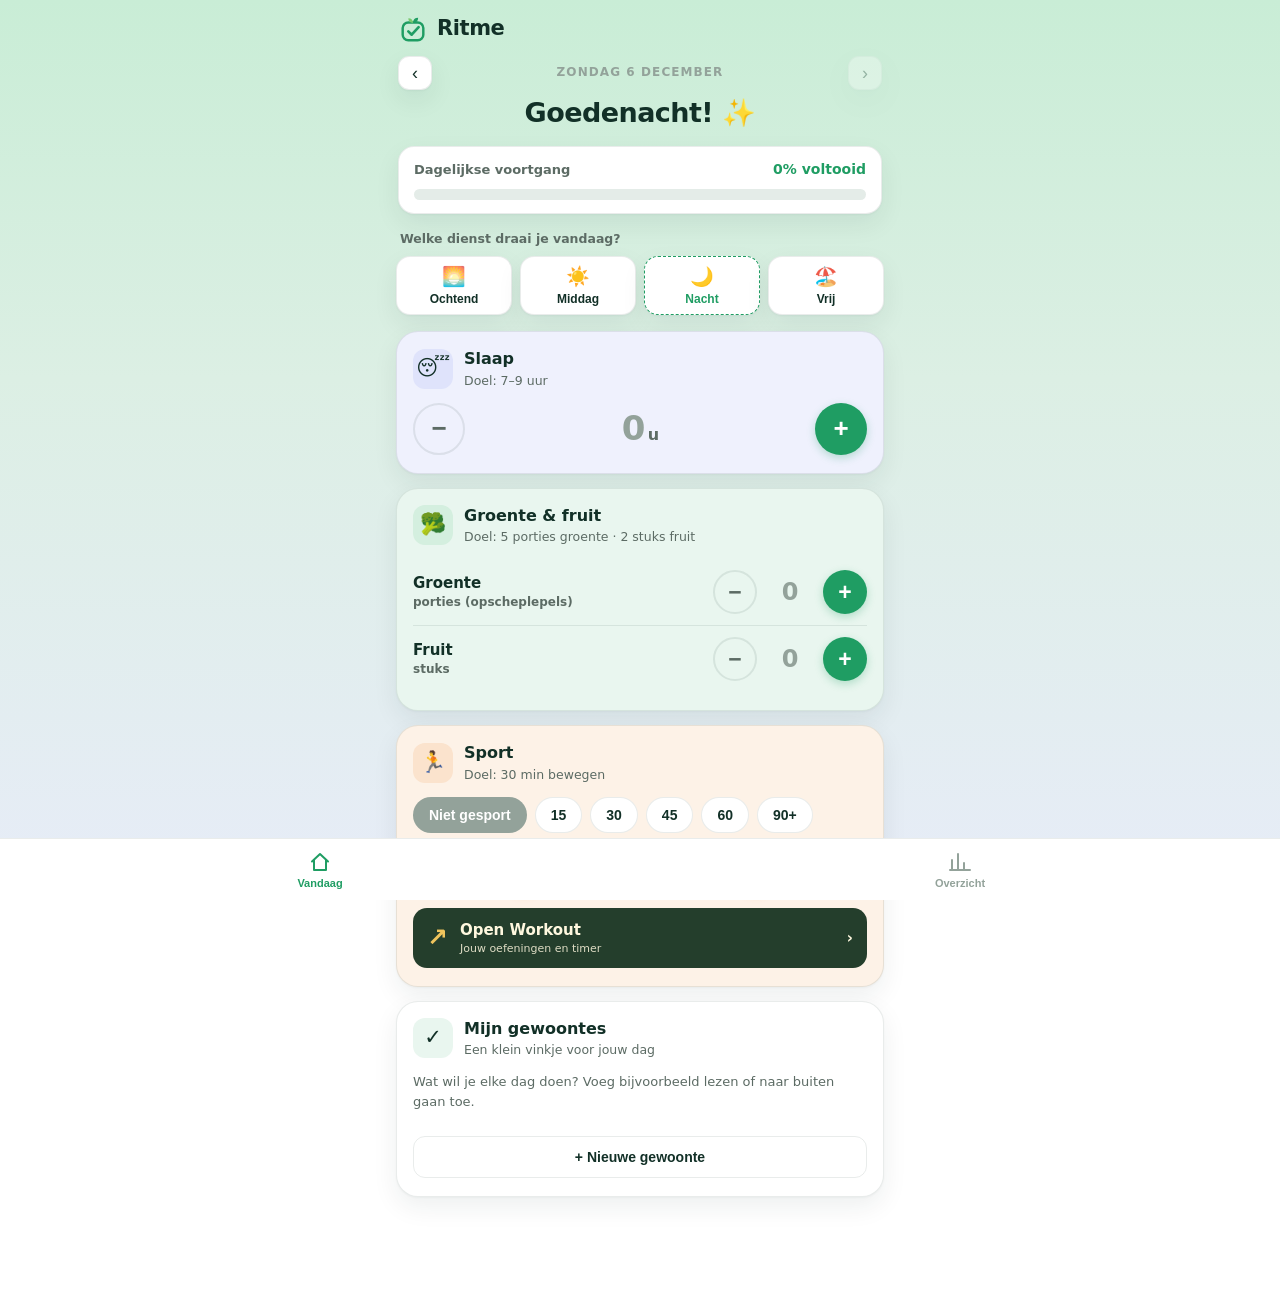
==== Ritme/index.html @ c844b6f9 "Split Ritme and Workout into Gezondheid apps with daily habits" ====
<!DOCTYPE html>
<html lang="nl">
<head>
<meta charset="UTF-8">
<meta name="viewport" content="width=device-width, initial-scale=1, viewport-fit=cover, maximum-scale=1">
<meta name="theme-color" content="#c9edd6" media="(prefers-color-scheme: light)">
<meta name="theme-color" content="#0e1a15" media="(prefers-color-scheme: dark)">
<meta name="apple-mobile-web-app-capable" content="yes">
<meta name="apple-mobile-web-app-title" content="Ritme">
<meta name="apple-mobile-web-app-status-bar-style" content="default">
<link rel="manifest" href="manifest.json">
<link rel="apple-touch-icon" href="icons/icon-192.png">
<title>Ritme</title>
<link rel="stylesheet" href="habits.css">
<style>
  :root{
    --bg:linear-gradient(180deg,#c9edd6 0%,#dcefe4 42%,#e7ecf8 100%);
    --card:#ffffff; --tile:#ffffff;
    --text-1:#123027; --text-2:#5c6b64; --muted:#93a29a;
    --green:#1f9d63; --green-deep:#178a56; --green-tint:#e9f6ef;
    --grid:#e6ede9; --baseline:#cdd8d2; --border:rgba(18,48,39,0.09);
    --track:#e4ece8;
    --c-slaap:#5b6ee1; --c-groente:#1f9d63; --c-fruit:#e86fa0; --c-sport:#ef8a3c;
    --slaap-card:#eff1fd; --slaap-chip:#dfe3fb;
    --eten-card:#e9f6ef; --eten-chip:#d4efdf;
    --sport-card:#fdf2e7; --sport-chip:#fbe3cd;
    --shadow:0 1px 2px rgba(18,48,39,.04),0 10px 26px rgba(18,48,39,.07);
    --r:22px;
  }
  @media (prefers-color-scheme: dark){
    :root{
      --bg:linear-gradient(180deg,#0e1a15 0%,#0d1712 45%,#0c1418 100%);
      --card:#16211c; --tile:#16211c;
      --text-1:#e9f1ec; --text-2:#a9b7b0; --muted:#7e8d85;
      --green:#37b277; --green-deep:#2b9e67; --green-tint:#14261c;
      --grid:#243029; --baseline:#33413a; --border:rgba(255,255,255,0.09);
      --track:#243029;
      --c-slaap:#6470d2; --c-groente:#229a62; --c-fruit:#dc6690; --c-sport:#d9722c;
      --slaap-card:#1a2233; --slaap-chip:#232c45;
      --eten-card:#14241b; --eten-chip:#1c3626;
      --sport-card:#241a12; --sport-chip:#3a2916;
      --shadow:0 1px 2px rgba(0,0,0,.3),0 10px 26px rgba(0,0,0,.45);
    }
  }
  *{box-sizing:border-box;-webkit-tap-highlight-color:transparent}
  html{min-height:100%}
  body{
    margin:0;padding:0;min-height:100vh;
    font-family:system-ui,-apple-system,"Segoe UI",sans-serif;
    background:var(--bg) fixed; color:var(--text-1);
    line-height:1.42;-webkit-text-size-adjust:100%;
    padding-bottom:calc(80px + env(safe-area-inset-bottom));
  }
  .app{max-width:520px;margin:0 auto;padding:0 16px}

  /* Header */
  header{display:flex;align-items:center;justify-content:space-between;padding:calc(14px + env(safe-area-inset-top)) 2px 6px}
  .brand{display:flex;align-items:center;gap:9px;font-weight:800;font-size:21px;letter-spacing:-.02em;color:var(--text-1)}
  .brand svg{width:30px;height:30px;display:block}
  .streak{display:flex;align-items:center;gap:5px;background:var(--card);border:1px solid var(--border);
    border-radius:999px;padding:6px 12px;font-weight:800;font-size:14px;box-shadow:var(--shadow)}
  .streak.hidden{display:none}

  /* Greeting + progress */
  .greet{margin:6px 2px 16px}
  .datebar{display:flex;align-items:center;gap:8px;margin-bottom:4px}
  .datecaps{flex:1;text-align:center;font-size:12px;font-weight:700;letter-spacing:.09em;text-transform:uppercase;color:var(--muted)}
  .arrow{width:34px;height:34px;border-radius:11px;border:1px solid var(--border);background:var(--card);color:var(--text-1);
    font-size:18px;display:flex;align-items:center;justify-content:center;cursor:pointer;flex:0 0 auto;box-shadow:var(--shadow)}
  .arrow:disabled{opacity:.3;cursor:default}
  .arrow:active:not(:disabled){transform:scale(.93)}
  .hello{font-size:27px;font-weight:800;letter-spacing:-.02em;margin:2px 2px 14px;text-align:center}
  .progress-card{background:var(--card);border:1px solid var(--border);border-radius:16px;padding:13px 15px;box-shadow:var(--shadow)}
  .progress-top{display:flex;justify-content:space-between;align-items:baseline;font-size:13px;font-weight:700;color:var(--text-2);margin-bottom:9px}
  .progress-top b{color:var(--green);font-size:14px}
  .track{height:11px;background:var(--track);border-radius:999px;overflow:hidden}
  .fill{height:100%;border-radius:999px;background:linear-gradient(90deg,#38c07d,var(--green));transition:width .4s cubic-bezier(.4,0,.2,1);min-width:0}

  /* Cards */
  .card{border:1px solid var(--border);border-radius:var(--r);padding:16px 16px 18px;margin-bottom:14px;box-shadow:var(--shadow);position:relative}
  .card.slaap{background:var(--slaap-card)} .card.eten{background:var(--eten-card)} .card.sport{background:var(--sport-card)}
  .card-head{display:flex;align-items:center;gap:11px;margin-bottom:13px}
  .emoji{width:40px;height:40px;border-radius:12px;display:flex;align-items:center;justify-content:center;font-size:21px;flex:0 0 auto}
  .card.slaap .emoji{background:var(--slaap-chip)} .card.eten .emoji{background:var(--eten-chip)} .card.sport .emoji{background:var(--sport-chip)}
  .titles{flex:1;min-width:0}
  .card-title{font-weight:800;font-size:16px}
  .card-hint{font-size:12.5px;color:var(--text-2);margin-top:1px}
  .check{width:26px;height:26px;border-radius:50%;background:var(--green);color:#fff;display:none;align-items:center;justify-content:center;
    font-size:15px;font-weight:800;flex:0 0 auto;box-shadow:0 2px 6px rgba(31,157,99,.4)}
  .card.done .check{display:flex}

  .stepper{display:flex;align-items:center;justify-content:space-between;gap:12px}
  .bigval{font-size:34px;font-weight:800;letter-spacing:-.02em;text-align:center;flex:1;font-variant-numeric:tabular-nums}
  .bigval .u{font-size:16px;font-weight:700;color:var(--text-2);margin-left:3px}
  .bigval.zero{color:var(--muted)}
  .round{width:52px;height:52px;border-radius:50%;border:none;font-size:26px;font-weight:600;display:flex;align-items:center;justify-content:center;
    cursor:pointer;color:#fff;flex:0 0 auto;transition:transform .05s;background:var(--green);box-shadow:0 3px 8px rgba(31,157,99,.28)}
  .round:active{transform:scale(.9)}
  .round.minus{background:transparent;color:var(--text-2);border:2px solid var(--border);box-shadow:none}
  .round.sm{width:44px;height:44px;font-size:23px}

  .subrow{display:flex;align-items:center;gap:11px;padding:11px 0}
  .subrow+.subrow{border-top:1px solid var(--border)}
  .subrow .name{flex:1;font-weight:700;font-size:15px;min-width:0}
  .subrow .name small{display:block;font-weight:600;font-size:12px;color:var(--text-2)}
  .subval{min-width:44px;text-align:center;font-size:24px;font-weight:800;font-variant-numeric:tabular-nums}
  .subval.zero{color:var(--muted)}

  .chips{display:flex;flex-wrap:wrap;gap:8px;margin-top:2px}
  .chip{padding:9px 15px;border-radius:999px;border:1.5px solid var(--border);background:var(--card);color:var(--text-1);
    font-size:14px;font-weight:700;cursor:pointer;transition:transform .05s}
  .chip:active{transform:scale(.95)}
  .chip.on{border-color:transparent;color:#fff;background:var(--c-sport)}
  .chip.on.zerochip{background:var(--muted)}
  .fine{display:flex;align-items:center;justify-content:center;gap:16px;margin-top:15px}
  .fine .subval{min-width:110px;font-size:22px}
  .card.sport .round{background:var(--c-sport);box-shadow:0 3px 8px rgba(239,138,60,.3)}
  .card.sport .round.minus{background:transparent;color:var(--text-2)}

  /* Overzicht */
  h2.sec{font-size:12px;font-weight:800;letter-spacing:.07em;text-transform:uppercase;color:var(--muted);margin:20px 6px 10px;display:flex;align-items:center;gap:7px}
  .range{display:flex;gap:6px;background:var(--card);border:1px solid var(--border);border-radius:13px;padding:4px;margin:2px 0 0;box-shadow:var(--shadow)}
  .range button{flex:1;border:none;background:transparent;color:var(--text-2);font-weight:700;font-size:14px;padding:9px;border-radius:9px;cursor:pointer}
  .range button.on{background:var(--green);color:#fff}

  .tiles{display:grid;grid-template-columns:1fr 1fr;gap:12px;margin:14px 0}
  .tile{background:var(--tile);border:1px solid var(--border);border-radius:16px;padding:14px;box-shadow:var(--shadow)}
  .tile .k{font-size:12px;color:var(--text-2);font-weight:700;display:flex;align-items:center;gap:6px}
  .tile .k i{width:9px;height:9px;border-radius:50%;display:inline-block}
  .tile .v{font-size:26px;font-weight:800;margin-top:6px;letter-spacing:-.02em}
  .tile .v small{font-size:14px;font-weight:700;color:var(--text-2)}

  .chart-card{background:var(--card);border:1px solid var(--border);border-radius:var(--r);padding:14px 12px 8px;margin-bottom:14px;box-shadow:var(--shadow);position:relative}
  .chart-head{display:flex;align-items:baseline;justify-content:space-between;padding:0 4px;margin-bottom:6px}
  .chart-title{font-weight:800;font-size:15px}
  .chart-legend{display:flex;gap:12px;font-size:12px;color:var(--text-2);font-weight:700}
  .chart-legend span{display:flex;align-items:center;gap:5px}
  .chart-legend i{width:10px;height:10px;border-radius:3px;display:inline-block}
  svg.chart{width:100%;height:auto;display:block;touch-action:pan-y}
  .empty{color:var(--muted);font-size:14px;text-align:center;padding:30px 10px}
  .tooltip{position:absolute;pointer-events:none;background:var(--text-1);color:var(--card);font-size:12px;font-weight:700;
    padding:7px 10px;border-radius:10px;white-space:nowrap;opacity:0;transition:opacity .1s;z-index:20;transform:translate(-50%,-115%);box-shadow:var(--shadow)}
  .tooltip .tt-d{opacity:.7;font-weight:700;margin-bottom:3px;font-size:11px}
  .tooltip .tt-r{display:flex;align-items:center;gap:6px}
  .tooltip .tt-r i{width:8px;height:8px;border-radius:2px;display:inline-block}

  nav.tabbar{position:fixed;left:0;right:0;bottom:0;background:var(--card);border-top:1px solid var(--border);
    display:flex;padding:9px 0 calc(9px + env(safe-area-inset-bottom));z-index:40}
  nav.tabbar button{flex:1;background:none;border:none;color:var(--muted);font-size:11px;font-weight:700;
    display:flex;flex-direction:column;align-items:center;gap:3px;cursor:pointer;padding:2px}
  nav.tabbar button svg{width:24px;height:24px;stroke:currentColor;fill:none;stroke-width:2;stroke-linecap:round;stroke-linejoin:round}
  nav.tabbar button.on{color:var(--green)}

  .hidden{display:none!important}
  .foot{text-align:center;color:var(--muted);font-size:11px;padding:6px 8px 4px;line-height:1.5}
  .backup-card{background:var(--card);border:1px solid var(--border);border-radius:16px;padding:15px;box-shadow:var(--shadow)}
  .backup-txt{font-size:13px;color:var(--text-2);margin:0 0 13px;line-height:1.5}
  .backup-btns{display:flex;gap:10px}
  .btn{flex:1;border-radius:12px;padding:12px 10px;font-size:14px;font-weight:700;cursor:pointer;border:1.5px solid transparent;transition:transform .05s}
  .btn:active{transform:scale(.97)}
  .btn.primary{background:var(--green);color:#fff;box-shadow:0 3px 8px rgba(31,157,99,.28)}
  .btn.ghost{background:transparent;color:var(--text-1);border-color:var(--border)}

  /* dienst-kiezer */
  .dienst-strip{margin:0 0 16px}
  .dienst-label{font-size:12.5px;font-weight:700;color:var(--text-2);margin:0 4px 8px}
  .dienst-chips{display:grid;grid-template-columns:repeat(4,1fr);gap:8px}
  .dchip{background:var(--card);border:1.5px solid var(--border);border-radius:14px;padding:9px 3px 8px;text-align:center;
    font-weight:700;font-size:12px;color:var(--text-1);cursor:pointer;box-shadow:var(--shadow);transition:transform .05s;line-height:1.2}
  .dchip:active{transform:scale(.95)}
  .dchip .e{font-size:19px;display:block;margin-bottom:3px}
  .dchip.on{background:var(--green);color:#fff;border-color:transparent}
  .dchip.suggest{border-style:dashed;border-color:var(--green);color:var(--green)}

  /* per dienst */
  .shift-card{background:var(--card);border:1px solid var(--border);border-radius:16px;padding:4px 14px 12px;box-shadow:var(--shadow)}
  .shift-row{display:grid;grid-template-columns:1.7fr .77fr .77fr .77fr;align-items:center;gap:6px;padding:9px 0;font-size:14px;font-weight:800;font-variant-numeric:tabular-nums}
  .shift-row+.shift-row{border-top:1px solid var(--border)}
  .shift-row span:not(.s-name){text-align:right}
  .shift-row.head{font-size:11px;color:var(--muted);font-weight:700;padding:9px 0 3px}
  .s-name{display:flex;align-items:center;gap:6px;font-weight:800;font-size:14px}
  .s-name i{width:8px;height:8px;border-radius:50%;flex:0 0 auto}
  .s-name small{color:var(--muted);font-weight:600;font-size:11px;margin-left:1px}
  .shift-insight{margin-top:10px;padding:11px 13px;background:var(--green-tint);border-radius:12px;font-size:13px;font-weight:600;line-height:1.45;color:var(--text-1)}
  .shift-empty{padding:16px 6px;color:var(--muted);font-size:13.5px;line-height:1.55;text-align:center}
  .toast{position:fixed;left:50%;bottom:calc(92px + env(safe-area-inset-bottom));transform:translateX(-50%) translateY(8px);
    background:var(--green);color:#fff;font-size:13px;font-weight:700;padding:9px 17px;border-radius:999px;
    opacity:0;pointer-events:none;transition:opacity .2s,transform .2s;z-index:50;box-shadow:0 6px 18px rgba(31,157,99,.4)}
  .toast.show{opacity:1;transform:translateX(-50%) translateY(0)}
</style>
</head>
<body>
<div class="app">
  <header>
    <div class="brand">
      <svg viewBox="0 0 32 32" fill="none" aria-hidden="true">
        <rect x="5" y="9" width="22" height="19" rx="6" stroke="var(--green)" stroke-width="2.6"/>
        <path d="M11 18.5l3.6 3.6L22 14" stroke="var(--green)" stroke-width="2.8" stroke-linecap="round" stroke-linejoin="round"/>
        <path d="M16 9.5C16 6 18 4 21.5 4 21.5 7.5 19.5 9.5 16 9.5Z" fill="var(--green)"/>
        <path d="M16 9.5C16 6.4 14.2 4.6 11 4.6 11 7.7 12.8 9.5 16 9.5Z" fill="#7bc96f"/>
      </svg>
      Ritme
    </div>
    <div class="streak hidden" id="streak">🔥 <span id="streakN">0</span></div>
  </header>

  <!-- ===== VANDAAG ===== -->
  <section id="view-vandaag">
    <div class="greet">
      <div class="datebar">
        <button class="arrow" id="prevDay" aria-label="Vorige dag">‹</button>
        <div class="datecaps" id="dateCaps"></div>
        <button class="arrow" id="nextDay" aria-label="Volgende dag">›</button>
      </div>
      <div class="hello" id="hello"></div>
      <div class="progress-card">
        <div class="progress-top"><span>Dagelijkse voortgang</span><b id="progPct">0% voltooid</b></div>
        <div class="track"><div class="fill" id="progFill" style="width:0%"></div></div>
      </div>
    </div>

    <div class="dienst-strip">
      <div class="dienst-label" id="dienstLabel">Welke dienst draai je vandaag?</div>
      <div class="dienst-chips" id="dienstChips"></div>
    </div>

    <div class="card slaap" id="card-slaap">
      <div class="card-head">
        <div class="emoji">😴</div>
        <div class="titles"><div class="card-title">Slaap</div><div class="card-hint">Doel: 7–9 uur</div></div>
        <div class="check">✓</div>
      </div>
      <div class="stepper">
        <button class="round minus" data-step="slaap" data-d="-0.5">−</button>
        <div class="bigval" id="val-slaap"></div>
        <button class="round plus" data-step="slaap" data-d="0.5">+</button>
      </div>
    </div>

    <div class="card eten" id="card-eten">
      <div class="card-head">
        <div class="emoji">🥦</div>
        <div class="titles"><div class="card-title">Groente &amp; fruit</div><div class="card-hint">Doel: 5 porties groente · 2 stuks fruit</div></div>
        <div class="check">✓</div>
      </div>
      <div class="subrow">
        <div class="name">Groente <small>porties (opscheplepels)</small></div>
        <button class="round sm minus" data-step="groente" data-d="-1">−</button>
        <div class="subval" id="val-groente"></div>
        <button class="round sm plus" data-step="groente" data-d="1">+</button>
      </div>
      <div class="subrow">
        <div class="name">Fruit <small>stuks</small></div>
        <button class="round sm minus" data-step="fruit" data-d="-1">−</button>
        <div class="subval" id="val-fruit"></div>
        <button class="round sm plus" data-step="fruit" data-d="1">+</button>
      </div>
    </div>

    <div class="card sport" id="card-sport">
      <div class="card-head">
        <div class="emoji">🏃</div>
        <div class="titles"><div class="card-title">Sport</div><div class="card-hint">Doel: 30 min bewegen</div></div>
        <div class="check">✓</div>
      </div>
      <div class="chips" id="sportChips"></div>
      <div class="fine">
        <button class="round sm minus" data-step="sport" data-d="-5">−</button>
        <div class="subval" id="val-sport"></div>
        <button class="round sm plus" data-step="sport" data-d="5">+</button>
      </div>
      <a class="workout-launch" id="open-workout" href="../Workout/"><span aria-hidden="true">↗</span><span>Open Workout<small>Jouw oefeningen en timer</small></span><span aria-hidden="true">›</span></a>
    </div>
    <div class="card habits" aria-labelledby="habit-title">
      <div class="card-head">
        <div class="emoji" aria-hidden="true">✓</div>
        <div class="titles"><div class="card-title" id="habit-title">Mijn gewoontes</div><div class="card-hint">Een klein vinkje voor jouw dag</div></div>
      </div>
      <div id="habit-list"></div>
      <p class="backup-txt" id="habit-empty">Wat wil je elke dag doen? Voeg bijvoorbeeld lezen of naar buiten gaan toe.</p>
      <button class="btn ghost" id="habit-add" aria-expanded="false" aria-controls="habit-form">+ Nieuwe gewoonte</button>
      <form id="habit-form" hidden>
        <label for="habit-name">Naam van je gewoonte</label>
        <input id="habit-name" name="habit" type="text" maxlength="60" placeholder="Bijvoorbeeld: een boek lezen" required autocomplete="off">
        <p id="habit-start-note"></p>
        <div class="backup-btns"><button class="btn primary" type="submit">Toevoegen</button><button class="btn ghost" id="habit-cancel" type="button">Annuleren</button></div>
      </form>
    </div>
  </section>

  <!-- ===== OVERZICHT ===== -->
  <section id="view-overzicht" class="hidden">
    <h2 class="sec">📈 Jouw ritme</h2>
    <div class="range" id="rangeSel">
      <button data-r="7" class="on">7 dagen</button>
      <button data-r="14">14 dagen</button>
      <button data-r="30">30 dagen</button>
    </div>

    <div class="tiles" id="tiles"></div>

    <h2 class="sec">🗓️ Per dienst</h2>
    <div id="shiftBreak"></div>

    <div class="chart-card">
      <div class="chart-head"><div class="chart-title">Slaap per dag</div><div class="chart-legend"><span><i style="background:var(--c-slaap)"></i>uren</span></div></div>
      <div id="chart-slaap"></div>
    </div>
    <div class="chart-card">
      <div class="chart-head"><div class="chart-title">Groente &amp; fruit per dag</div>
        <div class="chart-legend"><span><i style="background:var(--c-groente)"></i>groente</span><span><i style="background:var(--c-fruit)"></i>fruit</span></div></div>
      <div id="chart-eten"></div>
    </div>
    <div class="chart-card">
      <div class="chart-head"><div class="chart-title">Sport per dag</div><div class="chart-legend"><span><i style="background:var(--c-sport)"></i>minuten</span></div></div>
      <div id="chart-sport"></div>
    </div>
    <h2 class="sec">✓ Mijn gewoontes</h2>
    <div class="backup-card" id="habit-overview"></div>
    <h2 class="sec">💾 Back-up</h2>
    <div class="backup-card">
      <p class="backup-txt">Je gegevens staan alleen op dit apparaat. Maak af en toe een back-up — dan kun je 'm terugzetten of overzetten naar een nieuwe telefoon.</p>
      <div class="backup-btns">
        <button class="btn primary" id="btnExport">⬇︎ Back-up maken</button>
        <button class="btn ghost" id="btnImport">↩︎ Herstellen</button>
      </div>
      <input type="file" id="fileImport" accept="application/json,.json" hidden>
    </div>
    <div class="foot">Op iPhone opent de back-up in het deelmenu → kies <b>Bewaar in Bestanden</b>.</div>
  </section>
</div>

<div class="toast" id="toast">✓ Opgeslagen</div>

<nav class="tabbar">
  <button id="tab-vandaag" class="on">
    <svg viewBox="0 0 24 24"><path d="M4 11.5 12 4l8 7.5"/><path d="M6 10v10h12V10"/></svg>
    Vandaag
  </button>
  <button id="tab-overzicht">
    <svg viewBox="0 0 24 24"><path d="M4 20V10M10 20V4M16 20v-7M22 20H2"/></svg>
    Overzicht
  </button>
</nav>

<script src="habits.js"></script>
<script>
/* ---------- opslag ---------- */
const KEY='ritme.v1';
function load(){
  try {
    const stored=JSON.parse(localStorage.getItem(KEY));
    if(stored && stored.entries && typeof stored.entries==='object' && !Array.isArray(stored.entries))
      return {...stored,habits:RitmeHabits.definitions(stored.habits)};
  } catch(e) {}
  return {entries:{},habits:[]};
}
function save(){ localStorage.setItem(KEY, JSON.stringify(state)); }
let state = load();

/* ---------- datums ---------- */
const WD=['zo','ma','di','wo','do','vr','za'];
const WDlong=['Zondag','Maandag','Dinsdag','Woensdag','Donderdag','Vrijdag','Zaterdag'];
const MO=['jan','feb','mrt','apr','mei','jun','jul','aug','sep','okt','nov','dec'];
const MOlong=['januari','februari','maart','april','mei','juni','juli','augustus','september','oktober','november','december'];
function ymd(d){return d.getFullYear()+'-'+String(d.getMonth()+1).padStart(2,'0')+'-'+String(d.getDate()).padStart(2,'0');}
function parse(s){const[y,m,d]=s.split('-').map(Number);return new Date(y,m-1,d);}
function addDays(s,n){const d=parse(s);d.setDate(d.getDate()+n);return ymd(d);}
let TODAY=ymd(new Date());
let selDate=TODAY;
const nf=new Intl.NumberFormat('nl-NL',{maximumFractionDigits:1});

/* ---------- doelen & diensten ---------- */
const GOAL={slaap:7,groente:5,fruit:2,sport:30};
const SHIFTS=[
  {key:'ochtend',label:'Ochtend',emoji:'🌅',color:'#f4a63c',phrase:'ochtenddiensten'},
  {key:'middag', label:'Middag', emoji:'☀️',color:'#e0a400',phrase:'middagdiensten'},
  {key:'nacht',  label:'Nacht',  emoji:'🌙',color:'#5b6ee1',phrase:'nachtdiensten'},
  {key:'vrij',   label:'Vrij',   emoji:'🏖️',color:'#1f9d63',phrase:'vrije dagen'},
];
const SHIFT_KEYS=SHIFTS.map(s=>s.key);
function suggestedShift(){const h=new Date().getHours(); if(h>=6&&h<14)return'ochtend'; if(h>=14&&h<22)return'middag'; return'nacht';}

/* ---------- entries ---------- */
function blank(){return {slaap:0,groente:0,fruit:0,sport:0,dienst:'',habits:{}};}
function get(date){return Object.assign(blank(), state.entries[date]||{});}
function hasEntry(date){return !!state.entries[date];}
function setField(field,delta){
  const e=get(selDate); let v=e[field]+delta;
  if(field==='slaap') v=Math.max(0,Math.min(16,v));
  else if(field==='sport') v=Math.max(0,Math.min(300,v));
  else v=Math.max(0,Math.min(30,v));
  e[field]=Math.round(v*10)/10; state.entries[selDate]=e; save(); renderToday(); showToast();
}
function setSport(v){ const e=get(selDate); e.sport=v; state.entries[selDate]=e; save(); renderToday(); showToast(); }
function setDienst(k){ const e=get(selDate); e.dienst=(e.dienst===k?'':k); state.entries[selDate]=e; save(); renderToday(); showToast(); }

/* ---------- toast ---------- */
let toastT; const toastEl=document.getElementById('toast');
function showToast(msg){ toastEl.textContent=msg||'✓ Opgeslagen'; toastEl.classList.add('show'); clearTimeout(toastT); toastT=setTimeout(()=>toastEl.classList.remove('show'),1300); }

/* ---------- voortgang & streak ---------- */
function dayProgress(date){
  const e=get(date);
  const r=Math.min(e.slaap/GOAL.slaap,1)+Math.min(e.groente/GOAL.groente,1)+Math.min(e.fruit/GOAL.fruit,1)+Math.min(e.sport/GOAL.sport,1);
  const habits=RitmeHabits.active(state.habits,date);
  const done=habits.filter(h=>e.habits?.[h.id]===true).length;
  return Math.round((r+done)/(4+habits.length)*100);
}
function computeStreak(){
  let start=hasEntry(TODAY)?TODAY:addDays(TODAY,-1); let n=0; let d=start;
  while(hasEntry(d)){ n++; d=addDays(d,-1); }
  return n;
}
function greeting(){
  const h=new Date().getHours();
  if(h<6) return 'Goedenacht';
  if(h<12) return 'Goedemorgen';
  if(h<18) return 'Goedemiddag';
  return 'Goedenavond';
}

/* ---------- render VANDAAG ---------- */
function renderToday(){
  const e=get(selDate);
  const vs=document.getElementById('val-slaap');
  vs.innerHTML = nf.format(e.slaap)+'<span class="u">u</span>'; vs.classList.toggle('zero',e.slaap===0);
  for(const f of ['groente','fruit']){ const el=document.getElementById('val-'+f); el.textContent=e[f]; el.classList.toggle('zero',e[f]===0); }
  const sp=document.getElementById('val-sport'); sp.textContent = e.sport>0 ? e.sport+' min' : 'Niet gesport'; sp.classList.toggle('zero',e.sport===0);
  document.querySelectorAll('#sportChips .chip').forEach(c=>{const v=+c.dataset.v; c.classList.toggle('on', v===90?e.sport>=90:e.sport===v); c.classList.toggle('zerochip',v===0);});

  // dienst
  const sug=(selDate===TODAY && !e.dienst)?suggestedShift():null;
  document.querySelectorAll('#dienstChips .dchip').forEach(c=>{c.classList.toggle('on',e.dienst===c.dataset.k);c.classList.toggle('suggest',!e.dienst&&sug===c.dataset.k);});
  document.getElementById('dienstLabel').textContent = selDate===TODAY?'Welke dienst draai je vandaag?':'Welke dienst was dit?';

  // vinkjes
  document.getElementById('card-slaap').classList.toggle('done', e.slaap>=GOAL.slaap);
  document.getElementById('card-eten').classList.toggle('done', e.groente>=GOAL.groente && e.fruit>=GOAL.fruit);
  document.getElementById('card-sport').classList.toggle('done', e.sport>=GOAL.sport);

  // datum + begroeting
  const d=parse(selDate);
  document.getElementById('dateCaps').textContent=(WDlong[d.getDay()]+' '+d.getDate()+' '+MOlong[d.getMonth()]).toUpperCase();
  const hello=document.getElementById('hello');
  if(selDate===TODAY) hello.textContent=greeting()+'! ✨';
  else if(selDate===addDays(TODAY,-1)) hello.textContent='Gisteren';
  else hello.textContent=WDlong[d.getDay()];
  document.getElementById('nextDay').disabled = selDate>=TODAY;

  // voortgang
  const p=dayProgress(selDate);
  document.getElementById('progFill').style.width=p+'%';
  document.getElementById('progPct').textContent=p+'% voltooid';

  // streak
  const s=computeStreak();
  const sEl=document.getElementById('streak');
  document.getElementById('streakN').textContent=s;
  sEl.classList.toggle('hidden', s<2);
  RitmeHabits.render();
}

const SPORTS=[[0,'Niet gesport'],[15,'15'],[30,'30'],[45,'45'],[60,'60'],[90,'90+']];
const chipWrap=document.getElementById('sportChips');
SPORTS.forEach(([v,label])=>{const b=document.createElement('button');b.className='chip';b.dataset.v=v;b.textContent=label;b.onclick=()=>setSport(v);chipWrap.appendChild(b);});
const dienstWrap=document.getElementById('dienstChips');
SHIFTS.forEach(s=>{const b=document.createElement('button');b.className='dchip';b.dataset.k=s.key;b.innerHTML='<span class="e">'+s.emoji+'</span>'+s.label;b.onclick=()=>setDienst(s.key);dienstWrap.appendChild(b);});
document.querySelectorAll('[data-step]').forEach(btn=>{btn.onclick=()=>setField(btn.dataset.step, parseFloat(btn.dataset.d));});
document.getElementById('prevDay').onclick=()=>{selDate=addDays(selDate,-1);renderToday();};
document.getElementById('nextDay').onclick=()=>{if(selDate<TODAY){selDate=addDays(selDate,1);renderToday();}};

/* ---------- OVERZICHT ---------- */
let range=7;
document.querySelectorAll('#rangeSel button').forEach(b=>{b.onclick=()=>{range=+b.dataset.r;document.querySelectorAll('#rangeSel button').forEach(x=>x.classList.toggle('on',x===b));renderOverzicht();};});
function rangeDates(){const arr=[];for(let i=range-1;i>=0;i--)arr.push(addDays(TODAY,-i));return arr;}

function renderTiles(dates){
  const filled=dates.filter(hasEntry);
  const avg=(sel)=>{const v=filled.map(sel).filter(x=>x!=null);return v.length?v.reduce((a,b)=>a+b,0)/v.length:null;};
  const slaapAvg=avg(d=>get(d).slaap>0?get(d).slaap:null);
  const efAvg=avg(d=>{const e=get(d);return e.groente+e.fruit;});
  const sportDays=filled.filter(d=>get(d).sport>0).length;
  const sportTot=filled.reduce((a,d)=>a+get(d).sport,0);
  const fmt=(x,dec)=>x==null?'–':nf.format(Math.round(x*(dec?10:1))/(dec?10:1));
  document.getElementById('tiles').innerHTML=`
    <div class="tile"><div class="k"><i style="background:var(--c-slaap)"></i>Gem. slaap</div><div class="v">${fmt(slaapAvg,1)}<small> u</small></div></div>
    <div class="tile"><div class="k"><i style="background:var(--c-groente)"></i>Groente+fruit /dag</div><div class="v">${fmt(efAvg,1)}</div></div>
    <div class="tile"><div class="k"><i style="background:var(--c-sport)"></i>Sportdagen</div><div class="v">${sportDays}<small> / ${dates.length}</small></div></div>
    <div class="tile"><div class="k">🔥 Reeks</div><div class="v">${computeStreak()}<small> dagen</small></div></div>`;
}

function axisMax(v){const t=Math.max(v,1)*1.12;const cand=[2,3,4,5,6,8,10,12,15,20,30,40,50,60,75,90,100,120,150,180,210,240,300];for(const c of cand)if(c>=t)return c;return Math.ceil(t/60)*60;}

function drawChart(mountId,dates,segsFn,opt){
  const mount=document.getElementById(mountId); mount.innerHTML='';
  if(!dates.some(hasEntry)){ mount.innerHTML='<div class="empty">Nog niks ingevuld in deze periode.</div>'; return; }
  const VBW=680,VBH=210,L=34,R=10,T=14,B=26,plotW=VBW-L-R,plotH=VBH-T-B;
  const n=dates.length,slot=plotW/n,bw=Math.min(30,slot*0.6);
  const cols=dates.map(d=>{const segs=hasEntry(d)?segsFn(d):[];return {d,segs,total:segs.reduce((a,s)=>a+s.v,0)};});
  const max=axisMax(Math.max(...cols.map(c=>c.total),opt.ref?opt.ref.value:0,0));
  const y=v=>T+plotH*(1-v/max), cx=i=>L+slot*i+slot/2;
  let g='';
  [0,max/2,max].forEach(gv=>{const yy=y(gv);
    g+=`<line x1="${L}" y1="${yy.toFixed(1)}" x2="${VBW-R}" y2="${yy.toFixed(1)}" stroke="${gv===0?'var(--baseline)':'var(--grid)'}" stroke-width="1"/>`;
    g+=`<text x="${L-6}" y="${yy+3.5}" text-anchor="end" font-size="10.5" fill="var(--muted)">${nf.format(Math.round(gv*10)/10)}</text>`;});
  if(opt.ref&&opt.ref.value<=max){const yy=y(opt.ref.value);
    g+=`<line x1="${L}" y1="${yy.toFixed(1)}" x2="${VBW-R}" y2="${yy.toFixed(1)}" stroke="${opt.color}" stroke-width="1.5" stroke-dasharray="2 4" opacity=".65"/>`;
    g+=`<text x="${VBW-R}" y="${yy-4}" text-anchor="end" font-size="9.5" font-weight="700" fill="${opt.color}" opacity=".85">${opt.ref.label}</text>`;}
  cols.forEach((c,i)=>{ if(!hasEntry(c.d))return; const x=cx(i)-bw/2;
    if(c.total===0){g+=`<circle cx="${cx(i).toFixed(1)}" cy="${y(0)}" r="2" fill="var(--baseline)"/>`;return;}
    let acc=0;
    c.segs.forEach(s=>{ if(s.v<=0)return; const h=plotH*s.v/max,yTop=y(acc+s.v);acc+=s.v;
      const isTop=Math.abs(acc-c.total)<1e-6, rx=isTop?Math.min(4,bw/2):0;
      g+=`<path d="${roundTopRect(x,yTop,bw,h,rx)}" fill="${s.color}"/>`;
      if(!isTop) g+=`<rect x="${x}" y="${(yTop+h-1).toFixed(1)}" width="${bw}" height="2" fill="var(--card)"/>`;});});
  const every=n<=14?1:(n<=21?3:5);
  cols.forEach((c,i)=>{ if(i%every!==0&&i!==n-1)return; const dd=parse(c.d);
    g+=`<text x="${cx(i).toFixed(1)}" y="${VBH-9}" text-anchor="middle" font-size="10.5" fill="var(--muted)">${n<=7?WD[dd.getDay()]:dd.getDate()}</text>`;});
  mount.insertAdjacentHTML('beforeend',`<svg class="chart" viewBox="0 0 ${VBW} ${VBH}" preserveAspectRatio="xMidYMid meet" role="img">${g}</svg>`);
  const tip=document.createElement('div');tip.className='tooltip';mount.appendChild(tip);
  attachTip(mount,mount.querySelector('svg'),cols,{L,slot,VBW,cx,unit:opt.unit});
}
function roundTopRect(x,y,w,h,r){r=Math.max(0,Math.min(r,h));return `M${x} ${(y+h).toFixed(1)} L${x} ${(y+r).toFixed(1)} Q${x} ${y} ${x+r} ${y} L${(x+w-r).toFixed(1)} ${y} Q${(x+w)} ${y} ${(x+w)} ${(y+r).toFixed(1)} L${(x+w)} ${(y+h).toFixed(1)} Z`;}
function attachTip(mount,svg,cols,o){
  function show(clientX){const rect=svg.getBoundingClientRect();const ux=(clientX-rect.left)/rect.width*o.VBW;
    let i=Math.round((ux-o.L-o.slot/2)/o.slot);i=Math.max(0,Math.min(cols.length-1,i));const c=cols[i];
    const tip=mount.querySelector('.tooltip'); if(!hasEntry(c.d)){tip.style.opacity='0';return;} const dd=parse(c.d);
    let rows=c.segs.length>1
      ? c.segs.map(s=>`<div class="tt-r"><i style="background:${s.color}"></i>${s.name} ${nf.format(s.v)}</div>`).join('')+`<div class="tt-r" style="opacity:.75">totaal ${nf.format(c.total)}</div>`
      : `<div class="tt-r"><i style="background:${(c.segs[0]||{}).color||'#fff'}"></i>${nf.format(c.total)} ${o.unit}</div>`;
    tip.innerHTML=`<div class="tt-d">${WD[dd.getDay()]} ${dd.getDate()} ${MO[dd.getMonth()]}</div>${rows}`;
    const mr=mount.getBoundingClientRect();
    tip.style.left=(rect.left-mr.left+o.cx(i)/o.VBW*rect.width)+'px'; tip.style.top=(rect.top-mr.top+18)+'px'; tip.style.opacity='1';}
  const hide=()=>{const t=mount.querySelector('.tooltip');if(t)t.style.opacity='0';};
  svg.addEventListener('pointermove',e=>{e.preventDefault();show(e.clientX);});
  svg.addEventListener('pointerdown',e=>show(e.clientX));
  svg.addEventListener('pointerleave',hide); svg.addEventListener('pointerup',hide);
}
function renderShiftBreakdown(dates){
  const mount=document.getElementById('shiftBreak');
  const st={}; SHIFTS.forEach(s=>st[s.key]={n:0,slaapSum:0,slaapN:0,ef:0,sport:0});
  dates.forEach(d=>{ if(!hasEntry(d))return; const e=get(d); if(!st[e.dienst])return; const s=st[e.dienst];
    s.n++; if(e.slaap>0){s.slaapSum+=e.slaap;s.slaapN++;} s.ef+=e.groente+e.fruit; s.sport+=e.sport; });
  const rows=SHIFTS.filter(s=>st[s.key].n>0);
  if(!rows.length){ mount.innerHTML='<div class="shift-card"><div class="shift-empty">Tag je diensten op het <b>Vandaag</b>-scherm (🌅 ☀️ 🌙 🏖️) om hier te zien hoe je slaap, eten en sport per dienst verschillen.</div></div>'; return; }
  let html='<div class="shift-card"><div class="shift-row head"><span>&nbsp;</span><span>slaap</span><span>eten</span><span>sport</span></div>';
  rows.forEach(s=>{ const d=st[s.key], slaapAvg=d.slaapN?d.slaapSum/d.slaapN:null;
    html+=`<div class="shift-row"><span class="s-name"><i style="background:${s.color}"></i>${s.emoji} ${s.label}<small>${d.n} dg</small></span>`
      +`<span>${slaapAvg==null?'–':nf.format(Math.round(slaapAvg*10)/10)+'u'}</span>`
      +`<span>${nf.format(Math.round(d.ef/d.n*10)/10)}</span>`
      +`<span>${Math.round(d.sport/d.n)}m</span></div>`; });
  const ws=rows.filter(s=>st[s.key].slaapN>0).map(s=>({s,avg:st[s.key].slaapSum/st[s.key].slaapN}));
  if(ws.length>=2){ ws.sort((a,b)=>a.avg-b.avg); const lo=ws[0],hi=ws[ws.length-1],diff=hi.avg-lo.avg;
    if(diff>=0.3) html+=`<div class="shift-insight">💡 Op ${lo.s.phrase} slaap je gemiddeld <b>${nf.format(Math.round(diff*10)/10)} u minder</b> dan op ${hi.s.phrase}.</div>`; }
  mount.innerHTML=html+'</div>';
}
function renderOverzicht(){
  const dates=rangeDates(); renderTiles(dates); renderShiftBreakdown(dates); RitmeHabits.renderOverview(dates);
  const cs=getComputedStyle(document.documentElement),col=n=>cs.getPropertyValue(n).trim();
  drawChart('chart-slaap',dates,d=>[{v:get(d).slaap,color:col('--c-slaap'),name:'slaap'}],{unit:'u',color:col('--c-slaap'),ref:{value:8,label:'8u'}});
  drawChart('chart-eten',dates,d=>{const e=get(d);return[{v:e.groente,color:col('--c-groente'),name:'groente'},{v:e.fruit,color:col('--c-fruit'),name:'fruit'}];},{unit:'',color:col('--c-groente'),ref:{value:7,label:'richtlijn 7'}});
  drawChart('chart-sport',dates,d=>[{v:get(d).sport,color:col('--c-sport'),name:'sport'}],{unit:'min',color:col('--c-sport'),ref:{value:30,label:'30 min'}});
}

/* ---------- navigatie ---------- */
function switchView(v){
  document.getElementById('view-vandaag').classList.toggle('hidden',v!=='vandaag');
  document.getElementById('view-overzicht').classList.toggle('hidden',v!=='overzicht');
  document.getElementById('tab-vandaag').classList.toggle('on',v==='vandaag');
  document.getElementById('tab-overzicht').classList.toggle('on',v==='overzicht');
  if(v==='overzicht') renderOverzicht(); else renderToday();
  window.scrollTo(0,0);
}
document.getElementById('tab-vandaag').onclick=()=>switchView('vandaag');
document.getElementById('tab-overzicht').onclick=()=>switchView('overzicht');

/* ---------- back-up ---------- */
async function exportBackup(){
  const name='ritme-backup-'+TODAY+'.json';
  const blob=new Blob([JSON.stringify(state,null,2)],{type:'application/json'});
  const file=new File([blob],name,{type:'application/json'});
  if(navigator.canShare && navigator.canShare({files:[file]})){
    try{ await navigator.share({files:[file],title:'Ritme back-up'}); return; }
    catch(e){ if(e && e.name==='AbortError') return; }
  }
  const url=URL.createObjectURL(blob);
  const a=document.createElement('a'); a.href=url; a.download=name;
  document.body.appendChild(a); a.click(); a.remove();
  setTimeout(()=>URL.revokeObjectURL(url),1500);
  showToast('Back-up gemaakt');
}
function importBackup(file){
  const reader=new FileReader();
  reader.onload=()=>{
    let obj; try{ obj=JSON.parse(reader.result); }catch(e){ obj=null; }
    if(!obj || typeof obj!=='object' || !obj.entries || typeof obj.entries!=='object' || Array.isArray(obj.entries)){
      alert('Dit lijkt geen geldig Ritme back-up-bestand.'); return;
    }
    const importedHabits=RitmeHabits.definitions(obj.habits);
    const combinedHabits=new Map(state.habits.map(habit=>[habit.id,habit]));
    importedHabits.forEach(habit=>combinedHabits.set(habit.id,habit));
    const habits=[...combinedHabits.values()];
    const clean={};
    const number=(value,max)=>Math.max(0,Math.min(max,Number.isFinite(Number(value))?Number(value):0));
    for(const [k,v] of Object.entries(obj.entries)){
      if(!RitmeHabits.validDate(k) || !v || typeof v!=='object' || Array.isArray(v)) continue;
      clean[k]={slaap:number(v.slaap,16),groente:number(v.groente,30),fruit:number(v.fruit,30),sport:number(v.sport,300),dienst:SHIFT_KEYS.includes(v.dienst)?v.dienst:'',habits:RitmeHabits.checks(v.habits,habits)};
      if(Array.isArray(v.workouts)) clean[k].workouts=v.workouts.filter(id=>typeof id==='string' && id.length<100);
    }
    const days=Object.keys(clean).length;
    if(!days && !importedHabits.length){ alert('Geen dagen of gewoontes gevonden in dit bestand.'); return; }
    if(!confirm('Back-up gevonden met '+days+' dag(en) en '+importedHabits.length+' gewoonte(s).\n\nSamenvoegen met je huidige gegevens? Dagen met dezelfde datum worden vervangen door de back-up; de rest blijft staan.')) return;
    const previous=state;
    state={...state,entries:{...state.entries,...clean},habits};
    try{save();}catch(error){state=previous;alert('Herstellen lukt niet. Maak ruimte vrij en probeer opnieuw.');return;}
    renderToday();
    if(!document.getElementById('view-overzicht').classList.contains('hidden')) renderOverzicht();
    showToast('Hersteld ✓');
  };
  reader.readAsText(file);
}
document.getElementById('btnExport').onclick=exportBackup;
document.getElementById('btnImport').onclick=()=>document.getElementById('fileImport').click();
document.getElementById('fileImport').onchange=function(){ if(this.files && this.files[0]) importBackup(this.files[0]); this.value=''; };

/* ---------- start ---------- */
RitmeHabits.init({getState:()=>state,getDate:()=>selDate,getEntry:get,getToday:()=>TODAY,save,notify:showToast,onChange:renderToday});
renderToday();
function refreshToday(){
  const today=ymd(new Date());
  if(today===TODAY)return;
  if(selDate===TODAY)selDate=today;
  TODAY=today;
  renderToday();
  if(!document.getElementById('view-overzicht').classList.contains('hidden'))renderOverzicht();
}
document.addEventListener('visibilitychange',()=>{if(!document.hidden)refreshToday();});
window.addEventListener('pageshow',refreshToday);
window.addEventListener('focus',refreshToday);
window.addEventListener('resize',()=>{if(!document.getElementById('view-overzicht').classList.contains('hidden'))renderOverzicht();});
if('serviceWorker' in navigator){
  navigator.serviceWorker.register('sw.js').then(reg=>{
    reg.update();                                   // meteen checken op een nieuwe versie
    setInterval(()=>reg.update(), 60*60*1000);      // en daarna elk uur
  }).catch(()=>{});
  let herladen=false;
  let controlled=navigator.serviceWorker.controller?.scriptURL===new URL('sw.js',location.href).href;
  navigator.serviceWorker.addEventListener('controllerchange',()=>{
    if(!controlled){controlled=true;return;}
    if(herladen) return; herladen=true; location.reload();  // nieuwe versie actief -> verversen
  });
}
</script>
</body>
</html>
---- Ritme/habits.css ----
.workout-launch{display:flex;align-items:center;gap:12px;width:100%;margin-top:16px;padding:13px 14px;border:0;border-radius:14px;background:#243e2c;color:#fff8df;text-align:left;text-decoration:none;font:750 15px system-ui}
.workout-launch>span:first-child{font-size:25px;color:#efc45d}.workout-launch>span:nth-child(2){flex:1}.workout-launch small{display:block;font-size:11px;font-weight:500;opacity:.85;margin-top:3px}
.card.habits{background:var(--card)}.card.habits .emoji{background:var(--green-tint)}
.habit-row{display:flex;align-items:center;gap:12px;min-height:56px;padding:12px 0;cursor:pointer;border-top:1px solid var(--border)}
.habit-row input{width:25px;height:25px;flex:0 0 25px;margin:0;accent-color:var(--green);cursor:pointer}
.habit-row span{flex:1;min-width:0;overflow-wrap:anywhere;font-size:15px;font-weight:700}
.habit-row small{color:var(--text-2);font-size:11px;white-space:nowrap}
.habit-row:has(input:checked) span{color:var(--green)}
#habit-add{width:100%;margin-top:12px}#habit-form{margin-top:16px;border-top:1px solid var(--border);padding-top:16px}
#habit-form label{display:block;font-size:13px;font-weight:700;margin-bottom:7px}
#habit-name{width:100%;font:inherit;font-size:16px;padding:12px;border:1px solid var(--border);border-radius:12px;color:var(--text-1);background:var(--card)}
#habit-start-note{font-size:12px;color:var(--text-2);margin:8px 0 12px}
.habit-summary{display:grid;grid-template-columns:minmax(0,1fr) auto;gap:8px 12px;padding:10px 0}
.habit-summary+.habit-summary{border-top:1px solid var(--border)}
.habit-summary strong{overflow-wrap:anywhere;font-size:14px}.habit-summary span{font-size:12px;color:var(--text-2)}
.habit-summary progress{grid-column:1/-1;width:100%;height:8px;border:0;border-radius:8px;overflow:hidden;accent-color:var(--green);background:var(--track)}
.habit-summary progress::-webkit-progress-bar{background:var(--track)}.habit-summary progress::-webkit-progress-value{background:var(--green)}.habit-summary progress::-moz-progress-bar{background:var(--green)}
:where(button,a,input):focus-visible{outline:3px solid var(--green);outline-offset:4px}
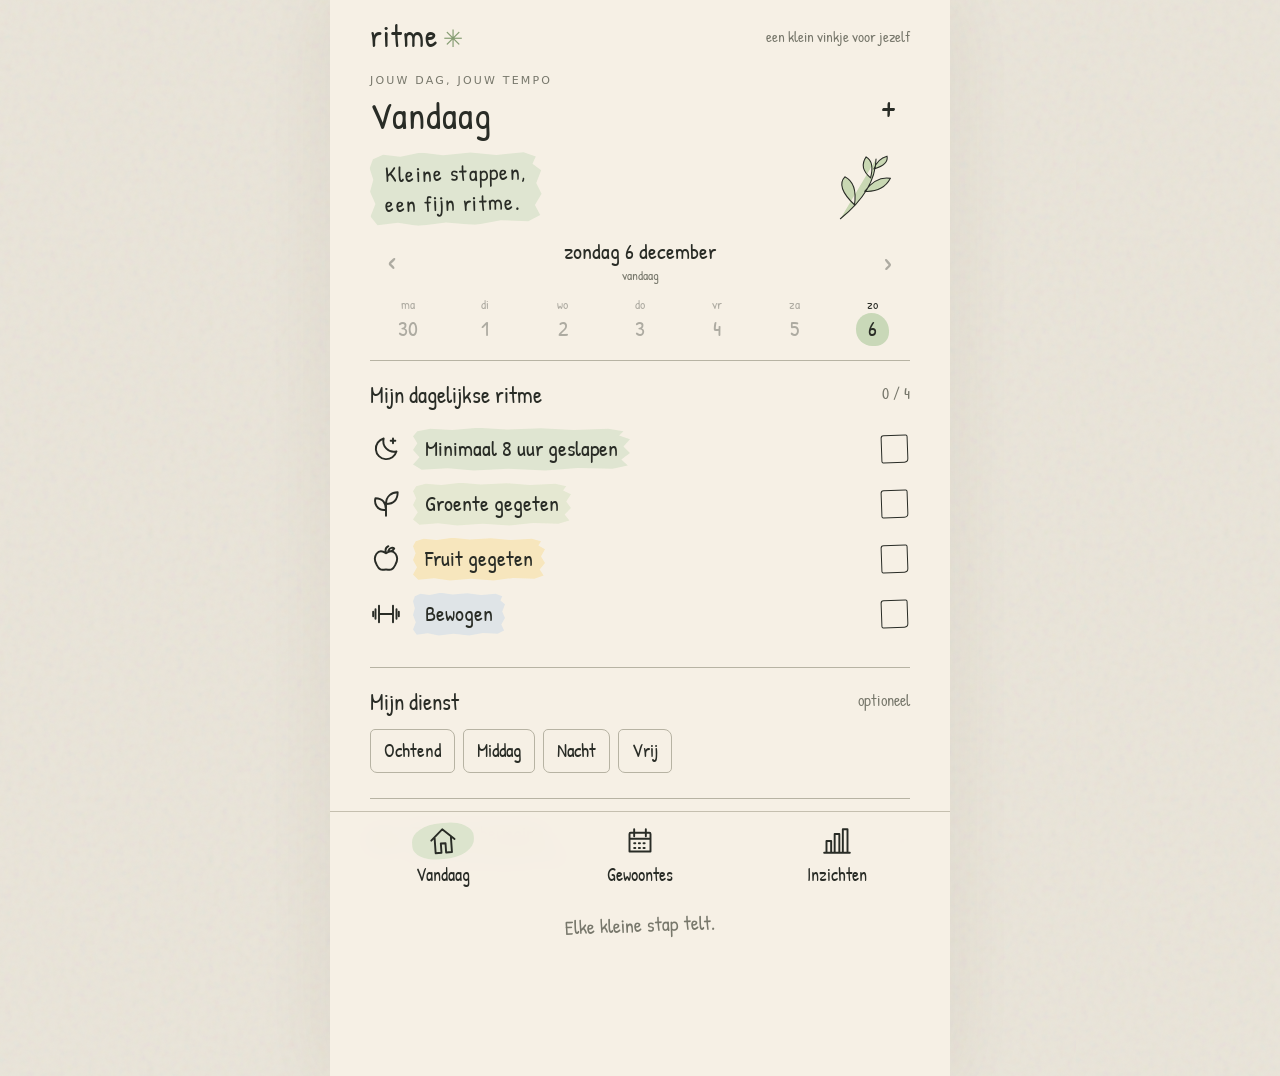
==== commit 79a58483: "Renew Ritme with paper journal interface and daily checkmarks" ====
--- a/Ritme/index.html
+++ b/Ritme/index.html
@@ -2,655 +2,43 @@
 <html lang="nl">
 <head>
 <meta charset="UTF-8">
-<meta name="viewport" content="width=device-width, initial-scale=1, viewport-fit=cover, maximum-scale=1">
-<meta name="theme-color" content="#c9edd6" media="(prefers-color-scheme: light)">
-<meta name="theme-color" content="#0e1a15" media="(prefers-color-scheme: dark)">
+<meta name="viewport" content="width=device-width, initial-scale=1, viewport-fit=cover">
+<meta name="theme-color" content="#f6f0e5">
+<meta name="color-scheme" content="light">
 <meta name="apple-mobile-web-app-capable" content="yes">
 <meta name="apple-mobile-web-app-title" content="Ritme">
 <meta name="apple-mobile-web-app-status-bar-style" content="default">
 <link rel="manifest" href="manifest.json">
-<link rel="apple-touch-icon" href="icons/icon-192.png">
-<title>Ritme</title>
+<link rel="apple-touch-icon" href="icons%202/icon-192.png">
 <link rel="stylesheet" href="habits.css">
-<style>
-  :root{
-    --bg:linear-gradient(180deg,#c9edd6 0%,#dcefe4 42%,#e7ecf8 100%);
-    --card:#ffffff; --tile:#ffffff;
-    --text-1:#123027; --text-2:#5c6b64; --muted:#93a29a;
-    --green:#1f9d63; --green-deep:#178a56; --green-tint:#e9f6ef;
-    --grid:#e6ede9; --baseline:#cdd8d2; --border:rgba(18,48,39,0.09);
-    --track:#e4ece8;
-    --c-slaap:#5b6ee1; --c-groente:#1f9d63; --c-fruit:#e86fa0; --c-sport:#ef8a3c;
-    --slaap-card:#eff1fd; --slaap-chip:#dfe3fb;
-    --eten-card:#e9f6ef; --eten-chip:#d4efdf;
-    --sport-card:#fdf2e7; --sport-chip:#fbe3cd;
-    --shadow:0 1px 2px rgba(18,48,39,.04),0 10px 26px rgba(18,48,39,.07);
-    --r:22px;
-  }
-  @media (prefers-color-scheme: dark){
-    :root{
-      --bg:linear-gradient(180deg,#0e1a15 0%,#0d1712 45%,#0c1418 100%);
-      --card:#16211c; --tile:#16211c;
-      --text-1:#e9f1ec; --text-2:#a9b7b0; --muted:#7e8d85;
-      --green:#37b277; --green-deep:#2b9e67; --green-tint:#14261c;
-      --grid:#243029; --baseline:#33413a; --border:rgba(255,255,255,0.09);
-      --track:#243029;
-      --c-slaap:#6470d2; --c-groente:#229a62; --c-fruit:#dc6690; --c-sport:#d9722c;
-      --slaap-card:#1a2233; --slaap-chip:#232c45;
-      --eten-card:#14241b; --eten-chip:#1c3626;
-      --sport-card:#241a12; --sport-chip:#3a2916;
-      --shadow:0 1px 2px rgba(0,0,0,.3),0 10px 26px rgba(0,0,0,.45);
-    }
-  }
-  *{box-sizing:border-box;-webkit-tap-highlight-color:transparent}
-  html{min-height:100%}
-  body{
-    margin:0;padding:0;min-height:100vh;
-    font-family:system-ui,-apple-system,"Segoe UI",sans-serif;
-    background:var(--bg) fixed; color:var(--text-1);
-    line-height:1.42;-webkit-text-size-adjust:100%;
-    padding-bottom:calc(80px + env(safe-area-inset-bottom));
-  }
-  .app{max-width:520px;margin:0 auto;padding:0 16px}
-
-  /* Header */
-  header{display:flex;align-items:center;justify-content:space-between;padding:calc(14px + env(safe-area-inset-top)) 2px 6px}
-  .brand{display:flex;align-items:center;gap:9px;font-weight:800;font-size:21px;letter-spacing:-.02em;color:var(--text-1)}
-  .brand svg{width:30px;height:30px;display:block}
-  .streak{display:flex;align-items:center;gap:5px;background:var(--card);border:1px solid var(--border);
-    border-radius:999px;padding:6px 12px;font-weight:800;font-size:14px;box-shadow:var(--shadow)}
-  .streak.hidden{display:none}
-
-  /* Greeting + progress */
-  .greet{margin:6px 2px 16px}
-  .datebar{display:flex;align-items:center;gap:8px;margin-bottom:4px}
-  .datecaps{flex:1;text-align:center;font-size:12px;font-weight:700;letter-spacing:.09em;text-transform:uppercase;color:var(--muted)}
-  .arrow{width:34px;height:34px;border-radius:11px;border:1px solid var(--border);background:var(--card);color:var(--text-1);
-    font-size:18px;display:flex;align-items:center;justify-content:center;cursor:pointer;flex:0 0 auto;box-shadow:var(--shadow)}
-  .arrow:disabled{opacity:.3;cursor:default}
-  .arrow:active:not(:disabled){transform:scale(.93)}
-  .hello{font-size:27px;font-weight:800;letter-spacing:-.02em;margin:2px 2px 14px;text-align:center}
-  .progress-card{background:var(--card);border:1px solid var(--border);border-radius:16px;padding:13px 15px;box-shadow:var(--shadow)}
-  .progress-top{display:flex;justify-content:space-between;align-items:baseline;font-size:13px;font-weight:700;color:var(--text-2);margin-bottom:9px}
-  .progress-top b{color:var(--green);font-size:14px}
-  .track{height:11px;background:var(--track);border-radius:999px;overflow:hidden}
-  .fill{height:100%;border-radius:999px;background:linear-gradient(90deg,#38c07d,var(--green));transition:width .4s cubic-bezier(.4,0,.2,1);min-width:0}
-
-  /* Cards */
-  .card{border:1px solid var(--border);border-radius:var(--r);padding:16px 16px 18px;margin-bottom:14px;box-shadow:var(--shadow);position:relative}
-  .card.slaap{background:var(--slaap-card)} .card.eten{background:var(--eten-card)} .card.sport{background:var(--sport-card)}
-  .card-head{display:flex;align-items:center;gap:11px;margin-bottom:13px}
-  .emoji{width:40px;height:40px;border-radius:12px;display:flex;align-items:center;justify-content:center;font-size:21px;flex:0 0 auto}
-  .card.slaap .emoji{background:var(--slaap-chip)} .card.eten .emoji{background:var(--eten-chip)} .card.sport .emoji{background:var(--sport-chip)}
-  .titles{flex:1;min-width:0}
-  .card-title{font-weight:800;font-size:16px}
-  .card-hint{font-size:12.5px;color:var(--text-2);margin-top:1px}
-  .check{width:26px;height:26px;border-radius:50%;background:var(--green);color:#fff;display:none;align-items:center;justify-content:center;
-    font-size:15px;font-weight:800;flex:0 0 auto;box-shadow:0 2px 6px rgba(31,157,99,.4)}
-  .card.done .check{display:flex}
-
-  .stepper{display:flex;align-items:center;justify-content:space-between;gap:12px}
-  .bigval{font-size:34px;font-weight:800;letter-spacing:-.02em;text-align:center;flex:1;font-variant-numeric:tabular-nums}
-  .bigval .u{font-size:16px;font-weight:700;color:var(--text-2);margin-left:3px}
-  .bigval.zero{color:var(--muted)}
-  .round{width:52px;height:52px;border-radius:50%;border:none;font-size:26px;font-weight:600;display:flex;align-items:center;justify-content:center;
-    cursor:pointer;color:#fff;flex:0 0 auto;transition:transform .05s;background:var(--green);box-shadow:0 3px 8px rgba(31,157,99,.28)}
-  .round:active{transform:scale(.9)}
-  .round.minus{background:transparent;color:var(--text-2);border:2px solid var(--border);box-shadow:none}
-  .round.sm{width:44px;height:44px;font-size:23px}
-
-  .subrow{display:flex;align-items:center;gap:11px;padding:11px 0}
-  .subrow+.subrow{border-top:1px solid var(--border)}
-  .subrow .name{flex:1;font-weight:700;font-size:15px;min-width:0}
-  .subrow .name small{display:block;font-weight:600;font-size:12px;color:var(--text-2)}
-  .subval{min-width:44px;text-align:center;font-size:24px;font-weight:800;font-variant-numeric:tabular-nums}
-  .subval.zero{color:var(--muted)}
-
-  .chips{display:flex;flex-wrap:wrap;gap:8px;margin-top:2px}
-  .chip{padding:9px 15px;border-radius:999px;border:1.5px solid var(--border);background:var(--card);color:var(--text-1);
-    font-size:14px;font-weight:700;cursor:pointer;transition:transform .05s}
-  .chip:active{transform:scale(.95)}
-  .chip.on{border-color:transparent;color:#fff;background:var(--c-sport)}
-  .chip.on.zerochip{background:var(--muted)}
-  .fine{display:flex;align-items:center;justify-content:center;gap:16px;margin-top:15px}
-  .fine .subval{min-width:110px;font-size:22px}
-  .card.sport .round{background:var(--c-sport);box-shadow:0 3px 8px rgba(239,138,60,.3)}
-  .card.sport .round.minus{background:transparent;color:var(--text-2)}
-
-  /* Overzicht */
-  h2.sec{font-size:12px;font-weight:800;letter-spacing:.07em;text-transform:uppercase;color:var(--muted);margin:20px 6px 10px;display:flex;align-items:center;gap:7px}
-  .range{display:flex;gap:6px;background:var(--card);border:1px solid var(--border);border-radius:13px;padding:4px;margin:2px 0 0;box-shadow:var(--shadow)}
-  .range button{flex:1;border:none;background:transparent;color:var(--text-2);font-weight:700;font-size:14px;padding:9px;border-radius:9px;cursor:pointer}
-  .range button.on{background:var(--green);color:#fff}
-
-  .tiles{display:grid;grid-template-columns:1fr 1fr;gap:12px;margin:14px 0}
-  .tile{background:var(--tile);border:1px solid var(--border);border-radius:16px;padding:14px;box-shadow:var(--shadow)}
-  .tile .k{font-size:12px;color:var(--text-2);font-weight:700;display:flex;align-items:center;gap:6px}
-  .tile .k i{width:9px;height:9px;border-radius:50%;display:inline-block}
-  .tile .v{font-size:26px;font-weight:800;margin-top:6px;letter-spacing:-.02em}
-  .tile .v small{font-size:14px;font-weight:700;color:var(--text-2)}
-
-  .chart-card{background:var(--card);border:1px solid var(--border);border-radius:var(--r);padding:14px 12px 8px;margin-bottom:14px;box-shadow:var(--shadow);position:relative}
-  .chart-head{display:flex;align-items:baseline;justify-content:space-between;padding:0 4px;margin-bottom:6px}
-  .chart-title{font-weight:800;font-size:15px}
-  .chart-legend{display:flex;gap:12px;font-size:12px;color:var(--text-2);font-weight:700}
-  .chart-legend span{display:flex;align-items:center;gap:5px}
-  .chart-legend i{width:10px;height:10px;border-radius:3px;display:inline-block}
-  svg.chart{width:100%;height:auto;display:block;touch-action:pan-y}
-  .empty{color:var(--muted);font-size:14px;text-align:center;padding:30px 10px}
-  .tooltip{position:absolute;pointer-events:none;background:var(--text-1);color:var(--card);font-size:12px;font-weight:700;
-    padding:7px 10px;border-radius:10px;white-space:nowrap;opacity:0;transition:opacity .1s;z-index:20;transform:translate(-50%,-115%);box-shadow:var(--shadow)}
-  .tooltip .tt-d{opacity:.7;font-weight:700;margin-bottom:3px;font-size:11px}
-  .tooltip .tt-r{display:flex;align-items:center;gap:6px}
-  .tooltip .tt-r i{width:8px;height:8px;border-radius:2px;display:inline-block}
-
-  nav.tabbar{position:fixed;left:0;right:0;bottom:0;background:var(--card);border-top:1px solid var(--border);
-    display:flex;padding:9px 0 calc(9px + env(safe-area-inset-bottom));z-index:40}
-  nav.tabbar button{flex:1;background:none;border:none;color:var(--muted);font-size:11px;font-weight:700;
-    display:flex;flex-direction:column;align-items:center;gap:3px;cursor:pointer;padding:2px}
-  nav.tabbar button svg{width:24px;height:24px;stroke:currentColor;fill:none;stroke-width:2;stroke-linecap:round;stroke-linejoin:round}
-  nav.tabbar button.on{color:var(--green)}
-
-  .hidden{display:none!important}
-  .foot{text-align:center;color:var(--muted);font-size:11px;padding:6px 8px 4px;line-height:1.5}
-  .backup-card{background:var(--card);border:1px solid var(--border);border-radius:16px;padding:15px;box-shadow:var(--shadow)}
-  .backup-txt{font-size:13px;color:var(--text-2);margin:0 0 13px;line-height:1.5}
-  .backup-btns{display:flex;gap:10px}
-  .btn{flex:1;border-radius:12px;padding:12px 10px;font-size:14px;font-weight:700;cursor:pointer;border:1.5px solid transparent;transition:transform .05s}
-  .btn:active{transform:scale(.97)}
-  .btn.primary{background:var(--green);color:#fff;box-shadow:0 3px 8px rgba(31,157,99,.28)}
-  .btn.ghost{background:transparent;color:var(--text-1);border-color:var(--border)}
-
-  /* dienst-kiezer */
-  .dienst-strip{margin:0 0 16px}
-  .dienst-label{font-size:12.5px;font-weight:700;color:var(--text-2);margin:0 4px 8px}
-  .dienst-chips{display:grid;grid-template-columns:repeat(4,1fr);gap:8px}
-  .dchip{background:var(--card);border:1.5px solid var(--border);border-radius:14px;padding:9px 3px 8px;text-align:center;
-    font-weight:700;font-size:12px;color:var(--text-1);cursor:pointer;box-shadow:var(--shadow);transition:transform .05s;line-height:1.2}
-  .dchip:active{transform:scale(.95)}
-  .dchip .e{font-size:19px;display:block;margin-bottom:3px}
-  .dchip.on{background:var(--green);color:#fff;border-color:transparent}
-  .dchip.suggest{border-style:dashed;border-color:var(--green);color:var(--green)}
-
-  /* per dienst */
-  .shift-card{background:var(--card);border:1px solid var(--border);border-radius:16px;padding:4px 14px 12px;box-shadow:var(--shadow)}
-  .shift-row{display:grid;grid-template-columns:1.7fr .77fr .77fr .77fr;align-items:center;gap:6px;padding:9px 0;font-size:14px;font-weight:800;font-variant-numeric:tabular-nums}
-  .shift-row+.shift-row{border-top:1px solid var(--border)}
-  .shift-row span:not(.s-name){text-align:right}
-  .shift-row.head{font-size:11px;color:var(--muted);font-weight:700;padding:9px 0 3px}
-  .s-name{display:flex;align-items:center;gap:6px;font-weight:800;font-size:14px}
-  .s-name i{width:8px;height:8px;border-radius:50%;flex:0 0 auto}
-  .s-name small{color:var(--muted);font-weight:600;font-size:11px;margin-left:1px}
-  .shift-insight{margin-top:10px;padding:11px 13px;background:var(--green-tint);border-radius:12px;font-size:13px;font-weight:600;line-height:1.45;color:var(--text-1)}
-  .shift-empty{padding:16px 6px;color:var(--muted);font-size:13.5px;line-height:1.55;text-align:center}
-  .toast{position:fixed;left:50%;bottom:calc(92px + env(safe-area-inset-bottom));transform:translateX(-50%) translateY(8px);
-    background:var(--green);color:#fff;font-size:13px;font-weight:700;padding:9px 17px;border-radius:999px;
-    opacity:0;pointer-events:none;transition:opacity .2s,transform .2s;z-index:50;box-shadow:0 6px 18px rgba(31,157,99,.4)}
-  .toast.show{opacity:1;transform:translateX(-50%) translateY(0)}
-</style>
+<title>Ritme — een klein vinkje voor jezelf</title>
+<script src="storage.js" defer></script>
+<script src="habits.js" defer></script>
 </head>
 <body>
-<div class="app">
-  <header>
-    <div class="brand">
-      <svg viewBox="0 0 32 32" fill="none" aria-hidden="true">
-        <rect x="5" y="9" width="22" height="19" rx="6" stroke="var(--green)" stroke-width="2.6"/>
-        <path d="M11 18.5l3.6 3.6L22 14" stroke="var(--green)" stroke-width="2.8" stroke-linecap="round" stroke-linejoin="round"/>
-        <path d="M16 9.5C16 6 18 4 21.5 4 21.5 7.5 19.5 9.5 16 9.5Z" fill="var(--green)"/>
-        <path d="M16 9.5C16 6.4 14.2 4.6 11 4.6 11 7.7 12.8 9.5 16 9.5Z" fill="#7bc96f"/>
-      </svg>
-      Ritme
-    </div>
-    <div class="streak hidden" id="streak">🔥 <span id="streakN">0</span></div>
-  </header>
-
-  <!-- ===== VANDAAG ===== -->
-  <section id="view-vandaag">
-    <div class="greet">
-      <div class="datebar">
-        <button class="arrow" id="prevDay" aria-label="Vorige dag">‹</button>
-        <div class="datecaps" id="dateCaps"></div>
-        <button class="arrow" id="nextDay" aria-label="Volgende dag">›</button>
-      </div>
-      <div class="hello" id="hello"></div>
-      <div class="progress-card">
-        <div class="progress-top"><span>Dagelijkse voortgang</span><b id="progPct">0% voltooid</b></div>
-        <div class="track"><div class="fill" id="progFill" style="width:0%"></div></div>
-      </div>
-    </div>
-
-    <div class="dienst-strip">
-      <div class="dienst-label" id="dienstLabel">Welke dienst draai je vandaag?</div>
-      <div class="dienst-chips" id="dienstChips"></div>
-    </div>
-
-    <div class="card slaap" id="card-slaap">
-      <div class="card-head">
-        <div class="emoji">😴</div>
-        <div class="titles"><div class="card-title">Slaap</div><div class="card-hint">Doel: 7–9 uur</div></div>
-        <div class="check">✓</div>
-      </div>
-      <div class="stepper">
-        <button class="round minus" data-step="slaap" data-d="-0.5">−</button>
-        <div class="bigval" id="val-slaap"></div>
-        <button class="round plus" data-step="slaap" data-d="0.5">+</button>
-      </div>
-    </div>
-
-    <div class="card eten" id="card-eten">
-      <div class="card-head">
-        <div class="emoji">🥦</div>
-        <div class="titles"><div class="card-title">Groente &amp; fruit</div><div class="card-hint">Doel: 5 porties groente · 2 stuks fruit</div></div>
-        <div class="check">✓</div>
-      </div>
-      <div class="subrow">
-        <div class="name">Groente <small>porties (opscheplepels)</small></div>
-        <button class="round sm minus" data-step="groente" data-d="-1">−</button>
-        <div class="subval" id="val-groente"></div>
-        <button class="round sm plus" data-step="groente" data-d="1">+</button>
-      </div>
-      <div class="subrow">
-        <div class="name">Fruit <small>stuks</small></div>
-        <button class="round sm minus" data-step="fruit" data-d="-1">−</button>
-        <div class="subval" id="val-fruit"></div>
-        <button class="round sm plus" data-step="fruit" data-d="1">+</button>
-      </div>
-    </div>
-
-    <div class="card sport" id="card-sport">
-      <div class="card-head">
-        <div class="emoji">🏃</div>
-        <div class="titles"><div class="card-title">Sport</div><div class="card-hint">Doel: 30 min bewegen</div></div>
-        <div class="check">✓</div>
-      </div>
-      <div class="chips" id="sportChips"></div>
-      <div class="fine">
-        <button class="round sm minus" data-step="sport" data-d="-5">−</button>
-        <div class="subval" id="val-sport"></div>
-        <button class="round sm plus" data-step="sport" data-d="5">+</button>
-      </div>
-      <a class="workout-launch" id="open-workout" href="../Workout/"><span aria-hidden="true">↗</span><span>Open Workout<small>Jouw oefeningen en timer</small></span><span aria-hidden="true">›</span></a>
-    </div>
-    <div class="card habits" aria-labelledby="habit-title">
-      <div class="card-head">
-        <div class="emoji" aria-hidden="true">✓</div>
-        <div class="titles"><div class="card-title" id="habit-title">Mijn gewoontes</div><div class="card-hint">Een klein vinkje voor jouw dag</div></div>
-      </div>
-      <div id="habit-list"></div>
-      <p class="backup-txt" id="habit-empty">Wat wil je elke dag doen? Voeg bijvoorbeeld lezen of naar buiten gaan toe.</p>
-      <button class="btn ghost" id="habit-add" aria-expanded="false" aria-controls="habit-form">+ Nieuwe gewoonte</button>
-      <form id="habit-form" hidden>
-        <label for="habit-name">Naam van je gewoonte</label>
-        <input id="habit-name" name="habit" type="text" maxlength="60" placeholder="Bijvoorbeeld: een boek lezen" required autocomplete="off">
-        <p id="habit-start-note"></p>
-        <div class="backup-btns"><button class="btn primary" type="submit">Toevoegen</button><button class="btn ghost" id="habit-cancel" type="button">Annuleren</button></div>
-      </form>
-    </div>
-  </section>
-
-  <!-- ===== OVERZICHT ===== -->
-  <section id="view-overzicht" class="hidden">
-    <h2 class="sec">📈 Jouw ritme</h2>
-    <div class="range" id="rangeSel">
-      <button data-r="7" class="on">7 dagen</button>
-      <button data-r="14">14 dagen</button>
-      <button data-r="30">30 dagen</button>
-    </div>
-
-    <div class="tiles" id="tiles"></div>
-
-    <h2 class="sec">🗓️ Per dienst</h2>
-    <div id="shiftBreak"></div>
-
-    <div class="chart-card">
-      <div class="chart-head"><div class="chart-title">Slaap per dag</div><div class="chart-legend"><span><i style="background:var(--c-slaap)"></i>uren</span></div></div>
-      <div id="chart-slaap"></div>
-    </div>
-    <div class="chart-card">
-      <div class="chart-head"><div class="chart-title">Groente &amp; fruit per dag</div>
-        <div class="chart-legend"><span><i style="background:var(--c-groente)"></i>groente</span><span><i style="background:var(--c-fruit)"></i>fruit</span></div></div>
-      <div id="chart-eten"></div>
-    </div>
-    <div class="chart-card">
-      <div class="chart-head"><div class="chart-title">Sport per dag</div><div class="chart-legend"><span><i style="background:var(--c-sport)"></i>minuten</span></div></div>
-      <div id="chart-sport"></div>
-    </div>
-    <h2 class="sec">✓ Mijn gewoontes</h2>
-    <div class="backup-card" id="habit-overview"></div>
-    <h2 class="sec">💾 Back-up</h2>
-    <div class="backup-card">
-      <p class="backup-txt">Je gegevens staan alleen op dit apparaat. Maak af en toe een back-up — dan kun je 'm terugzetten of overzetten naar een nieuwe telefoon.</p>
-      <div class="backup-btns">
-        <button class="btn primary" id="btnExport">⬇︎ Back-up maken</button>
-        <button class="btn ghost" id="btnImport">↩︎ Herstellen</button>
-      </div>
-      <input type="file" id="fileImport" accept="application/json,.json" hidden>
-    </div>
-    <div class="foot">Op iPhone opent de back-up in het deelmenu → kies <b>Bewaar in Bestanden</b>.</div>
-  </section>
-</div>
-
-<div class="toast" id="toast">✓ Opgeslagen</div>
-
-<nav class="tabbar">
-  <button id="tab-vandaag" class="on">
-    <svg viewBox="0 0 24 24"><path d="M4 11.5 12 4l8 7.5"/><path d="M6 10v10h12V10"/></svg>
-    Vandaag
-  </button>
-  <button id="tab-overzicht">
-    <svg viewBox="0 0 24 24"><path d="M4 20V10M10 20V4M16 20v-7M22 20H2"/></svg>
-    Overzicht
-  </button>
-</nav>
-
-<script src="habits.js"></script>
-<script>
-/* ---------- opslag ---------- */
-const KEY='ritme.v1';
-function load(){
-  try {
-    const stored=JSON.parse(localStorage.getItem(KEY));
-    if(stored && stored.entries && typeof stored.entries==='object' && !Array.isArray(stored.entries))
-      return {...stored,habits:RitmeHabits.definitions(stored.habits)};
-  } catch(e) {}
-  return {entries:{},habits:[]};
-}
-function save(){ localStorage.setItem(KEY, JSON.stringify(state)); }
-let state = load();
-
-/* ---------- datums ---------- */
-const WD=['zo','ma','di','wo','do','vr','za'];
-const WDlong=['Zondag','Maandag','Dinsdag','Woensdag','Donderdag','Vrijdag','Zaterdag'];
-const MO=['jan','feb','mrt','apr','mei','jun','jul','aug','sep','okt','nov','dec'];
-const MOlong=['januari','februari','maart','april','mei','juni','juli','augustus','september','oktober','november','december'];
-function ymd(d){return d.getFullYear()+'-'+String(d.getMonth()+1).padStart(2,'0')+'-'+String(d.getDate()).padStart(2,'0');}
-function parse(s){const[y,m,d]=s.split('-').map(Number);return new Date(y,m-1,d);}
-function addDays(s,n){const d=parse(s);d.setDate(d.getDate()+n);return ymd(d);}
-let TODAY=ymd(new Date());
-let selDate=TODAY;
-const nf=new Intl.NumberFormat('nl-NL',{maximumFractionDigits:1});
-
-/* ---------- doelen & diensten ---------- */
-const GOAL={slaap:7,groente:5,fruit:2,sport:30};
-const SHIFTS=[
-  {key:'ochtend',label:'Ochtend',emoji:'🌅',color:'#f4a63c',phrase:'ochtenddiensten'},
-  {key:'middag', label:'Middag', emoji:'☀️',color:'#e0a400',phrase:'middagdiensten'},
-  {key:'nacht',  label:'Nacht',  emoji:'🌙',color:'#5b6ee1',phrase:'nachtdiensten'},
-  {key:'vrij',   label:'Vrij',   emoji:'🏖️',color:'#1f9d63',phrase:'vrije dagen'},
-];
-const SHIFT_KEYS=SHIFTS.map(s=>s.key);
-function suggestedShift(){const h=new Date().getHours(); if(h>=6&&h<14)return'ochtend'; if(h>=14&&h<22)return'middag'; return'nacht';}
-
-/* ---------- entries ---------- */
-function blank(){return {slaap:0,groente:0,fruit:0,sport:0,dienst:'',habits:{}};}
-function get(date){return Object.assign(blank(), state.entries[date]||{});}
-function hasEntry(date){return !!state.entries[date];}
-function setField(field,delta){
-  const e=get(selDate); let v=e[field]+delta;
-  if(field==='slaap') v=Math.max(0,Math.min(16,v));
-  else if(field==='sport') v=Math.max(0,Math.min(300,v));
-  else v=Math.max(0,Math.min(30,v));
-  e[field]=Math.round(v*10)/10; state.entries[selDate]=e; save(); renderToday(); showToast();
-}
-function setSport(v){ const e=get(selDate); e.sport=v; state.entries[selDate]=e; save(); renderToday(); showToast(); }
-function setDienst(k){ const e=get(selDate); e.dienst=(e.dienst===k?'':k); state.entries[selDate]=e; save(); renderToday(); showToast(); }
-
-/* ---------- toast ---------- */
-let toastT; const toastEl=document.getElementById('toast');
-function showToast(msg){ toastEl.textContent=msg||'✓ Opgeslagen'; toastEl.classList.add('show'); clearTimeout(toastT); toastT=setTimeout(()=>toastEl.classList.remove('show'),1300); }
-
-/* ---------- voortgang & streak ---------- */
-function dayProgress(date){
-  const e=get(date);
-  const r=Math.min(e.slaap/GOAL.slaap,1)+Math.min(e.groente/GOAL.groente,1)+Math.min(e.fruit/GOAL.fruit,1)+Math.min(e.sport/GOAL.sport,1);
-  const habits=RitmeHabits.active(state.habits,date);
-  const done=habits.filter(h=>e.habits?.[h.id]===true).length;
-  return Math.round((r+done)/(4+habits.length)*100);
-}
-function computeStreak(){
-  let start=hasEntry(TODAY)?TODAY:addDays(TODAY,-1); let n=0; let d=start;
-  while(hasEntry(d)){ n++; d=addDays(d,-1); }
-  return n;
-}
-function greeting(){
-  const h=new Date().getHours();
-  if(h<6) return 'Goedenacht';
-  if(h<12) return 'Goedemorgen';
-  if(h<18) return 'Goedemiddag';
-  return 'Goedenavond';
-}
-
-/* ---------- render VANDAAG ---------- */
-function renderToday(){
-  const e=get(selDate);
-  const vs=document.getElementById('val-slaap');
-  vs.innerHTML = nf.format(e.slaap)+'<span class="u">u</span>'; vs.classList.toggle('zero',e.slaap===0);
-  for(const f of ['groente','fruit']){ const el=document.getElementById('val-'+f); el.textContent=e[f]; el.classList.toggle('zero',e[f]===0); }
-  const sp=document.getElementById('val-sport'); sp.textContent = e.sport>0 ? e.sport+' min' : 'Niet gesport'; sp.classList.toggle('zero',e.sport===0);
-  document.querySelectorAll('#sportChips .chip').forEach(c=>{const v=+c.dataset.v; c.classList.toggle('on', v===90?e.sport>=90:e.sport===v); c.classList.toggle('zerochip',v===0);});
-
-  // dienst
-  const sug=(selDate===TODAY && !e.dienst)?suggestedShift():null;
-  document.querySelectorAll('#dienstChips .dchip').forEach(c=>{c.classList.toggle('on',e.dienst===c.dataset.k);c.classList.toggle('suggest',!e.dienst&&sug===c.dataset.k);});
-  document.getElementById('dienstLabel').textContent = selDate===TODAY?'Welke dienst draai je vandaag?':'Welke dienst was dit?';
-
-  // vinkjes
-  document.getElementById('card-slaap').classList.toggle('done', e.slaap>=GOAL.slaap);
-  document.getElementById('card-eten').classList.toggle('done', e.groente>=GOAL.groente && e.fruit>=GOAL.fruit);
-  document.getElementById('card-sport').classList.toggle('done', e.sport>=GOAL.sport);
-
-  // datum + begroeting
-  const d=parse(selDate);
-  document.getElementById('dateCaps').textContent=(WDlong[d.getDay()]+' '+d.getDate()+' '+MOlong[d.getMonth()]).toUpperCase();
-  const hello=document.getElementById('hello');
-  if(selDate===TODAY) hello.textContent=greeting()+'! ✨';
-  else if(selDate===addDays(TODAY,-1)) hello.textContent='Gisteren';
-  else hello.textContent=WDlong[d.getDay()];
-  document.getElementById('nextDay').disabled = selDate>=TODAY;
-
-  // voortgang
-  const p=dayProgress(selDate);
-  document.getElementById('progFill').style.width=p+'%';
-  document.getElementById('progPct').textContent=p+'% voltooid';
-
-  // streak
-  const s=computeStreak();
-  const sEl=document.getElementById('streak');
-  document.getElementById('streakN').textContent=s;
-  sEl.classList.toggle('hidden', s<2);
-  RitmeHabits.render();
-}
-
-const SPORTS=[[0,'Niet gesport'],[15,'15'],[30,'30'],[45,'45'],[60,'60'],[90,'90+']];
-const chipWrap=document.getElementById('sportChips');
-SPORTS.forEach(([v,label])=>{const b=document.createElement('button');b.className='chip';b.dataset.v=v;b.textContent=label;b.onclick=()=>setSport(v);chipWrap.appendChild(b);});
-const dienstWrap=document.getElementById('dienstChips');
-SHIFTS.forEach(s=>{const b=document.createElement('button');b.className='dchip';b.dataset.k=s.key;b.innerHTML='<span class="e">'+s.emoji+'</span>'+s.label;b.onclick=()=>setDienst(s.key);dienstWrap.appendChild(b);});
-document.querySelectorAll('[data-step]').forEach(btn=>{btn.onclick=()=>setField(btn.dataset.step, parseFloat(btn.dataset.d));});
-document.getElementById('prevDay').onclick=()=>{selDate=addDays(selDate,-1);renderToday();};
-document.getElementById('nextDay').onclick=()=>{if(selDate<TODAY){selDate=addDays(selDate,1);renderToday();}};
-
-/* ---------- OVERZICHT ---------- */
-let range=7;
-document.querySelectorAll('#rangeSel button').forEach(b=>{b.onclick=()=>{range=+b.dataset.r;document.querySelectorAll('#rangeSel button').forEach(x=>x.classList.toggle('on',x===b));renderOverzicht();};});
-function rangeDates(){const arr=[];for(let i=range-1;i>=0;i--)arr.push(addDays(TODAY,-i));return arr;}
-
-function renderTiles(dates){
-  const filled=dates.filter(hasEntry);
-  const avg=(sel)=>{const v=filled.map(sel).filter(x=>x!=null);return v.length?v.reduce((a,b)=>a+b,0)/v.length:null;};
-  const slaapAvg=avg(d=>get(d).slaap>0?get(d).slaap:null);
-  const efAvg=avg(d=>{const e=get(d);return e.groente+e.fruit;});
-  const sportDays=filled.filter(d=>get(d).sport>0).length;
-  const sportTot=filled.reduce((a,d)=>a+get(d).sport,0);
-  const fmt=(x,dec)=>x==null?'–':nf.format(Math.round(x*(dec?10:1))/(dec?10:1));
-  document.getElementById('tiles').innerHTML=`
-    <div class="tile"><div class="k"><i style="background:var(--c-slaap)"></i>Gem. slaap</div><div class="v">${fmt(slaapAvg,1)}<small> u</small></div></div>
-    <div class="tile"><div class="k"><i style="background:var(--c-groente)"></i>Groente+fruit /dag</div><div class="v">${fmt(efAvg,1)}</div></div>
-    <div class="tile"><div class="k"><i style="background:var(--c-sport)"></i>Sportdagen</div><div class="v">${sportDays}<small> / ${dates.length}</small></div></div>
-    <div class="tile"><div class="k">🔥 Reeks</div><div class="v">${computeStreak()}<small> dagen</small></div></div>`;
-}
-
-function axisMax(v){const t=Math.max(v,1)*1.12;const cand=[2,3,4,5,6,8,10,12,15,20,30,40,50,60,75,90,100,120,150,180,210,240,300];for(const c of cand)if(c>=t)return c;return Math.ceil(t/60)*60;}
-
-function drawChart(mountId,dates,segsFn,opt){
-  const mount=document.getElementById(mountId); mount.innerHTML='';
-  if(!dates.some(hasEntry)){ mount.innerHTML='<div class="empty">Nog niks ingevuld in deze periode.</div>'; return; }
-  const VBW=680,VBH=210,L=34,R=10,T=14,B=26,plotW=VBW-L-R,plotH=VBH-T-B;
-  const n=dates.length,slot=plotW/n,bw=Math.min(30,slot*0.6);
-  const cols=dates.map(d=>{const segs=hasEntry(d)?segsFn(d):[];return {d,segs,total:segs.reduce((a,s)=>a+s.v,0)};});
-  const max=axisMax(Math.max(...cols.map(c=>c.total),opt.ref?opt.ref.value:0,0));
-  const y=v=>T+plotH*(1-v/max), cx=i=>L+slot*i+slot/2;
-  let g='';
-  [0,max/2,max].forEach(gv=>{const yy=y(gv);
-    g+=`<line x1="${L}" y1="${yy.toFixed(1)}" x2="${VBW-R}" y2="${yy.toFixed(1)}" stroke="${gv===0?'var(--baseline)':'var(--grid)'}" stroke-width="1"/>`;
-    g+=`<text x="${L-6}" y="${yy+3.5}" text-anchor="end" font-size="10.5" fill="var(--muted)">${nf.format(Math.round(gv*10)/10)}</text>`;});
-  if(opt.ref&&opt.ref.value<=max){const yy=y(opt.ref.value);
-    g+=`<line x1="${L}" y1="${yy.toFixed(1)}" x2="${VBW-R}" y2="${yy.toFixed(1)}" stroke="${opt.color}" stroke-width="1.5" stroke-dasharray="2 4" opacity=".65"/>`;
-    g+=`<text x="${VBW-R}" y="${yy-4}" text-anchor="end" font-size="9.5" font-weight="700" fill="${opt.color}" opacity=".85">${opt.ref.label}</text>`;}
-  cols.forEach((c,i)=>{ if(!hasEntry(c.d))return; const x=cx(i)-bw/2;
-    if(c.total===0){g+=`<circle cx="${cx(i).toFixed(1)}" cy="${y(0)}" r="2" fill="var(--baseline)"/>`;return;}
-    let acc=0;
-    c.segs.forEach(s=>{ if(s.v<=0)return; const h=plotH*s.v/max,yTop=y(acc+s.v);acc+=s.v;
-      const isTop=Math.abs(acc-c.total)<1e-6, rx=isTop?Math.min(4,bw/2):0;
-      g+=`<path d="${roundTopRect(x,yTop,bw,h,rx)}" fill="${s.color}"/>`;
-      if(!isTop) g+=`<rect x="${x}" y="${(yTop+h-1).toFixed(1)}" width="${bw}" height="2" fill="var(--card)"/>`;});});
-  const every=n<=14?1:(n<=21?3:5);
-  cols.forEach((c,i)=>{ if(i%every!==0&&i!==n-1)return; const dd=parse(c.d);
-    g+=`<text x="${cx(i).toFixed(1)}" y="${VBH-9}" text-anchor="middle" font-size="10.5" fill="var(--muted)">${n<=7?WD[dd.getDay()]:dd.getDate()}</text>`;});
-  mount.insertAdjacentHTML('beforeend',`<svg class="chart" viewBox="0 0 ${VBW} ${VBH}" preserveAspectRatio="xMidYMid meet" role="img">${g}</svg>`);
-  const tip=document.createElement('div');tip.className='tooltip';mount.appendChild(tip);
-  attachTip(mount,mount.querySelector('svg'),cols,{L,slot,VBW,cx,unit:opt.unit});
-}
-function roundTopRect(x,y,w,h,r){r=Math.max(0,Math.min(r,h));return `M${x} ${(y+h).toFixed(1)} L${x} ${(y+r).toFixed(1)} Q${x} ${y} ${x+r} ${y} L${(x+w-r).toFixed(1)} ${y} Q${(x+w)} ${y} ${(x+w)} ${(y+r).toFixed(1)} L${(x+w)} ${(y+h).toFixed(1)} Z`;}
-function attachTip(mount,svg,cols,o){
-  function show(clientX){const rect=svg.getBoundingClientRect();const ux=(clientX-rect.left)/rect.width*o.VBW;
-    let i=Math.round((ux-o.L-o.slot/2)/o.slot);i=Math.max(0,Math.min(cols.length-1,i));const c=cols[i];
-    const tip=mount.querySelector('.tooltip'); if(!hasEntry(c.d)){tip.style.opacity='0';return;} const dd=parse(c.d);
-    let rows=c.segs.length>1
-      ? c.segs.map(s=>`<div class="tt-r"><i style="background:${s.color}"></i>${s.name} ${nf.format(s.v)}</div>`).join('')+`<div class="tt-r" style="opacity:.75">totaal ${nf.format(c.total)}</div>`
-      : `<div class="tt-r"><i style="background:${(c.segs[0]||{}).color||'#fff'}"></i>${nf.format(c.total)} ${o.unit}</div>`;
-    tip.innerHTML=`<div class="tt-d">${WD[dd.getDay()]} ${dd.getDate()} ${MO[dd.getMonth()]}</div>${rows}`;
-    const mr=mount.getBoundingClientRect();
-    tip.style.left=(rect.left-mr.left+o.cx(i)/o.VBW*rect.width)+'px'; tip.style.top=(rect.top-mr.top+18)+'px'; tip.style.opacity='1';}
-  const hide=()=>{const t=mount.querySelector('.tooltip');if(t)t.style.opacity='0';};
-  svg.addEventListener('pointermove',e=>{e.preventDefault();show(e.clientX);});
-  svg.addEventListener('pointerdown',e=>show(e.clientX));
-  svg.addEventListener('pointerleave',hide); svg.addEventListener('pointerup',hide);
-}
-function renderShiftBreakdown(dates){
-  const mount=document.getElementById('shiftBreak');
-  const st={}; SHIFTS.forEach(s=>st[s.key]={n:0,slaapSum:0,slaapN:0,ef:0,sport:0});
-  dates.forEach(d=>{ if(!hasEntry(d))return; const e=get(d); if(!st[e.dienst])return; const s=st[e.dienst];
-    s.n++; if(e.slaap>0){s.slaapSum+=e.slaap;s.slaapN++;} s.ef+=e.groente+e.fruit; s.sport+=e.sport; });
-  const rows=SHIFTS.filter(s=>st[s.key].n>0);
-  if(!rows.length){ mount.innerHTML='<div class="shift-card"><div class="shift-empty">Tag je diensten op het <b>Vandaag</b>-scherm (🌅 ☀️ 🌙 🏖️) om hier te zien hoe je slaap, eten en sport per dienst verschillen.</div></div>'; return; }
-  let html='<div class="shift-card"><div class="shift-row head"><span>&nbsp;</span><span>slaap</span><span>eten</span><span>sport</span></div>';
-  rows.forEach(s=>{ const d=st[s.key], slaapAvg=d.slaapN?d.slaapSum/d.slaapN:null;
-    html+=`<div class="shift-row"><span class="s-name"><i style="background:${s.color}"></i>${s.emoji} ${s.label}<small>${d.n} dg</small></span>`
-      +`<span>${slaapAvg==null?'–':nf.format(Math.round(slaapAvg*10)/10)+'u'}</span>`
-      +`<span>${nf.format(Math.round(d.ef/d.n*10)/10)}</span>`
-      +`<span>${Math.round(d.sport/d.n)}m</span></div>`; });
-  const ws=rows.filter(s=>st[s.key].slaapN>0).map(s=>({s,avg:st[s.key].slaapSum/st[s.key].slaapN}));
-  if(ws.length>=2){ ws.sort((a,b)=>a.avg-b.avg); const lo=ws[0],hi=ws[ws.length-1],diff=hi.avg-lo.avg;
-    if(diff>=0.3) html+=`<div class="shift-insight">💡 Op ${lo.s.phrase} slaap je gemiddeld <b>${nf.format(Math.round(diff*10)/10)} u minder</b> dan op ${hi.s.phrase}.</div>`; }
-  mount.innerHTML=html+'</div>';
-}
-function renderOverzicht(){
-  const dates=rangeDates(); renderTiles(dates); renderShiftBreakdown(dates); RitmeHabits.renderOverview(dates);
-  const cs=getComputedStyle(document.documentElement),col=n=>cs.getPropertyValue(n).trim();
-  drawChart('chart-slaap',dates,d=>[{v:get(d).slaap,color:col('--c-slaap'),name:'slaap'}],{unit:'u',color:col('--c-slaap'),ref:{value:8,label:'8u'}});
-  drawChart('chart-eten',dates,d=>{const e=get(d);return[{v:e.groente,color:col('--c-groente'),name:'groente'},{v:e.fruit,color:col('--c-fruit'),name:'fruit'}];},{unit:'',color:col('--c-groente'),ref:{value:7,label:'richtlijn 7'}});
-  drawChart('chart-sport',dates,d=>[{v:get(d).sport,color:col('--c-sport'),name:'sport'}],{unit:'min',color:col('--c-sport'),ref:{value:30,label:'30 min'}});
-}
-
-/* ---------- navigatie ---------- */
-function switchView(v){
-  document.getElementById('view-vandaag').classList.toggle('hidden',v!=='vandaag');
-  document.getElementById('view-overzicht').classList.toggle('hidden',v!=='overzicht');
-  document.getElementById('tab-vandaag').classList.toggle('on',v==='vandaag');
-  document.getElementById('tab-overzicht').classList.toggle('on',v==='overzicht');
-  if(v==='overzicht') renderOverzicht(); else renderToday();
-  window.scrollTo(0,0);
-}
-document.getElementById('tab-vandaag').onclick=()=>switchView('vandaag');
-document.getElementById('tab-overzicht').onclick=()=>switchView('overzicht');
-
-/* ---------- back-up ---------- */
-async function exportBackup(){
-  const name='ritme-backup-'+TODAY+'.json';
-  const blob=new Blob([JSON.stringify(state,null,2)],{type:'application/json'});
-  const file=new File([blob],name,{type:'application/json'});
-  if(navigator.canShare && navigator.canShare({files:[file]})){
-    try{ await navigator.share({files:[file],title:'Ritme back-up'}); return; }
-    catch(e){ if(e && e.name==='AbortError') return; }
-  }
-  const url=URL.createObjectURL(blob);
-  const a=document.createElement('a'); a.href=url; a.download=name;
-  document.body.appendChild(a); a.click(); a.remove();
-  setTimeout(()=>URL.revokeObjectURL(url),1500);
-  showToast('Back-up gemaakt');
-}
-function importBackup(file){
-  const reader=new FileReader();
-  reader.onload=()=>{
-    let obj; try{ obj=JSON.parse(reader.result); }catch(e){ obj=null; }
-    if(!obj || typeof obj!=='object' || !obj.entries || typeof obj.entries!=='object' || Array.isArray(obj.entries)){
-      alert('Dit lijkt geen geldig Ritme back-up-bestand.'); return;
-    }
-    const importedHabits=RitmeHabits.definitions(obj.habits);
-    const combinedHabits=new Map(state.habits.map(habit=>[habit.id,habit]));
-    importedHabits.forEach(habit=>combinedHabits.set(habit.id,habit));
-    const habits=[...combinedHabits.values()];
-    const clean={};
-    const number=(value,max)=>Math.max(0,Math.min(max,Number.isFinite(Number(value))?Number(value):0));
-    for(const [k,v] of Object.entries(obj.entries)){
-      if(!RitmeHabits.validDate(k) || !v || typeof v!=='object' || Array.isArray(v)) continue;
-      clean[k]={slaap:number(v.slaap,16),groente:number(v.groente,30),fruit:number(v.fruit,30),sport:number(v.sport,300),dienst:SHIFT_KEYS.includes(v.dienst)?v.dienst:'',habits:RitmeHabits.checks(v.habits,habits)};
-      if(Array.isArray(v.workouts)) clean[k].workouts=v.workouts.filter(id=>typeof id==='string' && id.length<100);
-    }
-    const days=Object.keys(clean).length;
-    if(!days && !importedHabits.length){ alert('Geen dagen of gewoontes gevonden in dit bestand.'); return; }
-    if(!confirm('Back-up gevonden met '+days+' dag(en) en '+importedHabits.length+' gewoonte(s).\n\nSamenvoegen met je huidige gegevens? Dagen met dezelfde datum worden vervangen door de back-up; de rest blijft staan.')) return;
-    const previous=state;
-    state={...state,entries:{...state.entries,...clean},habits};
-    try{save();}catch(error){state=previous;alert('Herstellen lukt niet. Maak ruimte vrij en probeer opnieuw.');return;}
-    renderToday();
-    if(!document.getElementById('view-overzicht').classList.contains('hidden')) renderOverzicht();
-    showToast('Hersteld ✓');
-  };
-  reader.readAsText(file);
-}
-document.getElementById('btnExport').onclick=exportBackup;
-document.getElementById('btnImport').onclick=()=>document.getElementById('fileImport').click();
-document.getElementById('fileImport').onchange=function(){ if(this.files && this.files[0]) importBackup(this.files[0]); this.value=''; };
-
-/* ---------- start ---------- */
-RitmeHabits.init({getState:()=>state,getDate:()=>selDate,getEntry:get,getToday:()=>TODAY,save,notify:showToast,onChange:renderToday});
-renderToday();
-function refreshToday(){
-  const today=ymd(new Date());
-  if(today===TODAY)return;
-  if(selDate===TODAY)selDate=today;
-  TODAY=today;
-  renderToday();
-  if(!document.getElementById('view-overzicht').classList.contains('hidden'))renderOverzicht();
-}
-document.addEventListener('visibilitychange',()=>{if(!document.hidden)refreshToday();});
-window.addEventListener('pageshow',refreshToday);
-window.addEventListener('focus',refreshToday);
-window.addEventListener('resize',()=>{if(!document.getElementById('view-overzicht').classList.contains('hidden'))renderOverzicht();});
-if('serviceWorker' in navigator){
-  navigator.serviceWorker.register('sw.js').then(reg=>{
-    reg.update();                                   // meteen checken op een nieuwe versie
-    setInterval(()=>reg.update(), 60*60*1000);      // en daarna elk uur
-  }).catch(()=>{});
-  let herladen=false;
-  let controlled=navigator.serviceWorker.controller?.scriptURL===new URL('sw.js',location.href).href;
-  navigator.serviceWorker.addEventListener('controllerchange',()=>{
-    if(!controlled){controlled=true;return;}
-    if(herladen) return; herladen=true; location.reload();  // nieuwe versie actief -> verversen
-  });
-}
-</script>
+<main class="journal">
+  <header class="brand"><a href="./index.html" aria-label="Ritme, naar vandaag">ritme<span class="brand-dot">✳</span></a><span>een klein vinkje voor jezelf</span></header>
+  <div id="fatal" role="alert" hidden></div>
+  <div id="app">
+    <div class="page-heading"><div><p id="eyebrow" class="eyebrow">JOUW DAG, JOUW TEMPO</p><h1 id="page-title">Vandaag</h1></div><button id="add-habit" class="icon-button" aria-label="Nieuwe gewoonte toevoegen">+</button></div>
+    <div class="quote"><p>Kleine stappen,<br>een fijn ritme.</p><svg class="sprig" viewBox="0 0 90 105" aria-hidden="true"><path d="M26 100Q65 52 57 9M41 77Q10 58 20 42Q39 47 41 77M51 56Q76 52 82 31Q62 32 51 56M55 36Q36 26 43 9Q56 13 55 36M57 23Q76 13 71 2Q59 8 57 23"/></svg></div>
+    <div id="period-modes" class="segmented" hidden><button data-mode="week" aria-pressed="true">Week</button><button data-mode="month" aria-pressed="false">Maand</button></div>
+    <div class="date-navigation"><button id="previous" class="icon-button" aria-label="Vorige dag">‹</button><button id="date-reset" title="Terug naar vandaag"><span id="date-label"></span><small id="date-hint"></small></button><button id="next" class="icon-button" aria-label="Volgende dag">›</button></div>
+    <section id="view-vandaag" aria-label="Vandaag">
+      <div id="week-strip" class="week-strip" aria-label="Kies een dag"></div>
+      <div class="section-heading"><h2>Mijn dagelijkse ritme</h2><span id="day-count"></span></div>
+      <div id="daily-list"></div>
+      <p id="day-empty" class="muted" hidden>Je nieuwe ritme begint op <span id="start-label"></span>.</p>
+      <section class="shift-section"><div class="section-heading"><h2>Mijn dienst</h2><span class="muted">optioneel</span></div><div id="shifts" class="shifts"></div></section>
+      <a class="workout-link" href="../Workout/"><span id="workout-icon"></span><span>Tijd voor beweging<small>Open je oefeningen & timer</small></span><span aria-hidden="true">↗</span></a>
+      <p class="closing-note">Elke kleine stap telt.</p>
+    </section>
+    <section id="view-gewoontes" aria-label="Gewoontes" hidden><div class="section-heading"><h2>Mijn gewoontes</h2><span>een vakje per dag</span></div><div id="habit-grid" tabindex="0" role="region" aria-label="Gewoontesrooster, horizontaal schuifbaar"></div><p class="grid-note"><span class="mini-mark"></span> Gedaan <span class="empty-mark"></span> Nog niet afgevinkt</p><p id="scroll-note" class="muted" hidden>Schuif opzij om de hele maand te bekijken →</p><button id="grid-add" class="text-button">+ Een gewoonte toevoegen</button><p class="closing-note">Niet perfect. Wel steeds een beetje verder.</p></section>
+    <section id="view-inzichten" aria-label="Inzichten" hidden><div class="summary"><div id="progress-ring" class="progress-ring"><strong id="progress-percent"></strong></div><div><h2>Jouw ritme groeit</h2><p id="progress-description"></p></div></div><div class="stat-tiles"><div><strong id="stat-done"></strong><span>vinkjes gezet</span></div><div><strong id="stat-days"></strong><span>dagen afgevinkt</span></div><div><strong id="stat-goals"></strong><span>gewoontes</span></div></div><h2 class="insight-heading">Stap voor stap</h2><div id="habit-stats"></div><section class="backup-section"><h2>Je schrift bewaren</h2><p>Bewaar een back-up van je vinkjes en je oude registraties. Je gegevens staan alleen op dit apparaat.</p><div class="backup-actions"><button id="export" class="text-button">↓ Back-up bewaren</button><button id="import" class="text-button">↑ Back-up herstellen</button></div><input type="file" id="import-file" accept="application/json,.json" hidden><p id="archive-note" class="muted"></p></section></section>
+  </div>
+</main>
+<nav class="bottom-nav" aria-label="Hoofdnavigatie"><button data-view="vandaag" aria-current="page"><span data-icon="home"></span>Vandaag</button><button data-view="gewoontes"><span data-icon="calendar"></span>Gewoontes</button><button data-view="inzichten"><span data-icon="chart"></span>Inzichten</button></nav>
+<dialog id="habit-dialog"><form id="habit-form"><div class="section-heading"><h2>Een nieuw klein ritueel</h2><button type="button" id="close-dialog" class="icon-button" aria-label="Sluiten">×</button></div><label for="habit-name">Wat wil je vaker doen?</label><input id="habit-name" maxlength="60" required placeholder="Bijvoorbeeld: een boek lezen" autocomplete="off"><p class="muted">Je gewoonte begint vandaag.</p><button type="submit" class="text-button">+ Toevoegen aan mijn ritme</button></form></dialog>
+<div id="toast" role="status" aria-live="polite"></div>
 </body>
 </html>
--- a/Ritme/habits.css
+++ b/Ritme/habits.css
@@ -1,18 +1,9 @@
-.workout-launch{display:flex;align-items:center;gap:12px;width:100%;margin-top:16px;padding:13px 14px;border:0;border-radius:14px;background:#243e2c;color:#fff8df;text-align:left;text-decoration:none;font:750 15px system-ui}
-.workout-launch>span:first-child{font-size:25px;color:#efc45d}.workout-launch>span:nth-child(2){flex:1}.workout-launch small{display:block;font-size:11px;font-weight:500;opacity:.85;margin-top:3px}
-.card.habits{background:var(--card)}.card.habits .emoji{background:var(--green-tint)}
-.habit-row{display:flex;align-items:center;gap:12px;min-height:56px;padding:12px 0;cursor:pointer;border-top:1px solid var(--border)}
-.habit-row input{width:25px;height:25px;flex:0 0 25px;margin:0;accent-color:var(--green);cursor:pointer}
-.habit-row span{flex:1;min-width:0;overflow-wrap:anywhere;font-size:15px;font-weight:700}
-.habit-row small{color:var(--text-2);font-size:11px;white-space:nowrap}
-.habit-row:has(input:checked) span{color:var(--green)}
-#habit-add{width:100%;margin-top:12px}#habit-form{margin-top:16px;border-top:1px solid var(--border);padding-top:16px}
-#habit-form label{display:block;font-size:13px;font-weight:700;margin-bottom:7px}
-#habit-name{width:100%;font:inherit;font-size:16px;padding:12px;border:1px solid var(--border);border-radius:12px;color:var(--text-1);background:var(--card)}
-#habit-start-note{font-size:12px;color:var(--text-2);margin:8px 0 12px}
-.habit-summary{display:grid;grid-template-columns:minmax(0,1fr) auto;gap:8px 12px;padding:10px 0}
-.habit-summary+.habit-summary{border-top:1px solid var(--border)}
-.habit-summary strong{overflow-wrap:anywhere;font-size:14px}.habit-summary span{font-size:12px;color:var(--text-2)}
-.habit-summary progress{grid-column:1/-1;width:100%;height:8px;border:0;border-radius:8px;overflow:hidden;accent-color:var(--green);background:var(--track)}
-.habit-summary progress::-webkit-progress-bar{background:var(--track)}.habit-summary progress::-webkit-progress-value{background:var(--green)}.habit-summary progress::-moz-progress-bar{background:var(--green)}
-:where(button,a,input):focus-visible{outline:3px solid var(--green);outline-offset:4px}
+@font-face{font-family:Journal;src:url('./assets/PatrickHand-Regular.ttf') format('truetype');font-display:swap;font-weight:400}
+:root{color-scheme:light;--paper:#f6f0e5;--ink:#292c26;--muted:#77776b;--line:#b7b3a3;--green:#7e9e77;--wash-0:#dce4cd;--wash-1:#e3e8cf;--wash-2:#f8e5b5;--wash-3:#dce3e8;--wash-4:#f3d8c7;--wash-5:#dbe6e4;--paint-0:#83a276;--paint-1:#96ac7e;--paint-2:#d9ad56;--paint-3:#86a3b5;--paint-4:#d8a08b;--paint-5:#7eaba6}
+*{box-sizing:border-box}body{margin:0;color:var(--ink);background:var(--paper);font:20px/1.35 Journal,cursive;-webkit-text-size-adjust:100%;background-image:url("data:image/svg+xml,%3Csvg viewBox='0 0 180 180' xmlns='http://www.w3.org/2000/svg'%3E%3Cfilter id='n'%3E%3CfeTurbulence type='fractalNoise' baseFrequency='.8' numOctaves='3' stitchTiles='stitch'/%3E%3C/filter%3E%3Cpath filter='url(%23n)' opacity='.065' d='M0 0h180v180H0z'/%3E%3C/svg%3E")}button,input{font:inherit;color:inherit}button,a,input{-webkit-tap-highlight-color:transparent}button{cursor:pointer;border:0;background:none}button:disabled{cursor:default;opacity:.35}a{color:inherit}button:focus-visible,a:focus-visible,input:focus-visible,[tabindex]:focus-visible{outline:3px solid #527753;outline-offset:4px}[hidden]{display:none!important}.journal{max-width:620px;margin:auto;padding:24px 26px 130px}.brand{display:flex;align-items:center;justify-content:space-between;gap:12px;padding-bottom:25px}.brand a{text-decoration:none;font-size:31px;letter-spacing:1px}.brand-dot{color:#859c72;font-size:24px;margin-left:5px}.brand>span{color:var(--muted);font-size:15px}.page-heading{display:flex;align-items:center;justify-content:space-between}.eyebrow{font-size:11px;letter-spacing:2.2px;margin:0 0 5px;color:var(--muted);font-family:system-ui,sans-serif}h1{font-size:43px;font-weight:400;line-height:1.15;letter-spacing:1px;margin:0}h2{font-size:23px;font-weight:400;margin:0}p{margin:8px 0}.icon-button{display:grid;place-items:center;width:44px;min-width:44px;height:44px;font-size:32px;line-height:1}.quote{display:flex;justify-content:space-between;align-items:center;margin:22px 0 20px;padding-right:15px}.quote p{position:relative;isolation:isolate;padding:10px 18px;font-size:24px;letter-spacing:1.3px;transform:rotate(-1deg);margin:0}.quote p:before,.wash:before{content:'';position:absolute;inset:0;z-index:-1;background:var(--wash,var(--wash-0));opacity:.84;clip-path:polygon(2% 8%,8% 2%,18% 5%,30% 0,43% 4%,59% 1%,74% 5%,90% 2%,97% 8%,95% 18%,100% 27%,97% 44%,100% 59%,96% 74%,99% 88%,92% 96%,76% 94%,61% 100%,44% 96%,28% 100%,16% 95%,4% 98%,0 86%,3% 69%,0 52%,2% 36%,0 20%)}.sprig{height:99px;width:85px;fill:#c9d8b3;stroke:var(--ink);stroke-width:1.5;stroke-linecap:round;stroke-linejoin:round;transform:rotate(12deg)}.date-navigation{display:grid;grid-template-columns:44px minmax(0,1fr) 44px;align-items:center;margin:10px 0 12px}#date-reset{min-height:48px;text-align:center;font-size:24px}#date-hint{display:block;font-size:13px;color:var(--muted)}.week-strip{display:grid;grid-template-columns:repeat(7,1fr);padding:0 0 20px;border-bottom:1px solid var(--line);gap:2px}.week-strip button{display:flex;flex-direction:column;align-items:center;min-height:58px;padding:3px 0;font-size:16px}.week-strip span{width:33px;height:33px;display:grid;place-items:center;font-size:22px;border-radius:48% 55% 43% 51%}.week-strip [aria-pressed=true] span{background:#c9d8b8}.section-heading{display:flex;align-items:center;justify-content:space-between;gap:12px;margin:23px 0 12px}.section-heading>span{font-size:16px;color:var(--muted)}.daily-row{display:flex;align-items:center;width:100%;gap:13px;min-height:59px;text-align:left;padding:6px 2px}.icon{width:28px;height:28px;fill:none;stroke:currentColor;stroke-width:1.65;stroke-linecap:round;stroke-linejoin:round;flex-shrink:0}.wash{position:relative;isolation:isolate;padding:6px 12px 7px;font-size:22px;overflow-wrap:anywhere}.daily-row .wash{max-width:calc(100% - 82px)}.check{margin-left:auto;flex:0 0 27px;width:27px;height:28px;border:1.6px solid var(--ink);border-radius:3px 2px 4px 2px;position:relative;transform:rotate(-2deg)}[aria-pressed=true] .check{background:var(--paint,#8ba57e)}[aria-pressed=true] .check:after{content:'';position:absolute;width:7px;height:14px;border-bottom:2px solid #263025;border-right:2px solid #263025;transform:rotate(40deg);left:8px;top:2px}.shift-section{margin-top:25px;border-top:1px solid var(--line)}.shifts{display:flex;gap:8px;flex-wrap:wrap}.shifts button{border:1px solid var(--line);border-radius:5px 8px 5px 7px;padding:8px 13px;min-height:44px;font-size:19px}.shifts [aria-pressed=true]{background:var(--wash-0);border-color:#718568}.workout-link{display:flex;align-items:center;gap:14px;text-decoration:none;border-top:1px solid var(--line);margin-top:25px;padding:20px 0}.workout-link>span:nth-child(2){flex:1}.workout-link small{display:block;color:var(--muted);font-size:16px}.closing-note{text-align:center;color:var(--muted);font-size:20px;margin-top:24px;transform:rotate(-2deg)}.bottom-nav{position:fixed;bottom:0;left:50%;transform:translateX(-50%);width:min(100%,620px);display:flex;justify-content:space-around;padding:10px 15px calc(12px + env(safe-area-inset-bottom));background:#f6f0e5f5;border-top:1px solid #c5bfaf;z-index:5;backdrop-filter:blur(12px)}.bottom-nav button{display:flex;flex-direction:column;align-items:center;gap:4px;min-width:80px;min-height:62px;font-size:18px}.bottom-nav button>span{padding:4px 17px;display:flex}.bottom-nav [aria-current=page]>span{background:var(--wash-0);border-radius:48% 41% 50% 39%;transform:rotate(-4deg)}.segmented{display:flex;justify-content:center;gap:10px;margin:20px 0 0}.segmented button{min-height:44px;padding:5px 25px;font-size:20px}.segmented [aria-pressed=true]{background:var(--wash-0);border-radius:40% 30% 40% 25%;text-decoration:underline;text-underline-offset:6px}.muted{font-size:16px;color:var(--muted)}#habit-grid{overflow:auto;padding-bottom:8px;margin-top:20px}.journal-table{width:100%;border-collapse:separate;border-spacing:3px 8px;table-layout:fixed}.journal-table th{font-weight:400}.journal-table thead th{font-size:16px;height:42px}.journal-table thead small{display:block}.journal-table th:first-child{width:40%;text-align:left}.journal-table tbody th{font-size:18px;padding-right:6px;overflow-wrap:anywhere}.journal-table .wash{font-size:inherit;display:block;padding:7px 5px}.journal-table td{padding:0;height:44px}.grid-check{width:100%;height:44px;display:grid;place-items:center;padding:2px}.grid-square{display:block;width:100%;height:32px;max-width:35px;border:1px solid #8e9283;border-radius:1px 2px 1px 3px;position:relative}.grid-check[aria-pressed=true] .grid-square:after{content:'';position:absolute;inset:3px;background:repeating-linear-gradient(133deg,transparent 0 2px,#ffffff99 2px 3px),var(--paint);border-radius:3px 1px 4px 1px;transform:rotate(-3deg)}.grid-check:disabled .grid-square{border-style:dotted}.journal-table .is-today{background:var(--wash-0);border-radius:45%}.journal-table.month{width:max-content;min-width:100%}.journal-table.month th:first-child{width:150px;min-width:150px;position:sticky;left:0;background:var(--paper);z-index:2}.journal-table.month td,.journal-table.month thead th:not(:first-child){width:44px;min-width:44px}.grid-note{display:flex;align-items:center;gap:8px;font-size:15px;color:var(--muted);margin-top:15px}.mini-mark,.empty-mark{width:15px;height:15px;display:inline-block;border:1px solid #8e9283}.mini-mark{background:repeating-linear-gradient(133deg,transparent 0 2px,#ffffff99 2px 3px),#88a078}.empty-mark{margin-left:8px}.text-button{min-height:44px;border:1px solid #a9ae99;border-radius:5px 8px 4px 6px;padding:9px 15px;background:#e0e5d17d;font-size:19px}.summary{display:flex;align-items:center;gap:22px;padding:20px 14px;border:1px solid #c8c2b3;border-radius:8px 12px 8px 10px;margin:23px 0 15px}.summary p{font-size:18px;color:var(--muted)}.progress-ring{flex:0 0 112px;width:112px;height:112px;background:conic-gradient(var(--green) var(--progress,0%),#e0e2d5 0);border-radius:50%;display:grid;place-items:center}.progress-ring strong{display:grid;place-items:center;background:var(--paper);width:88px;height:88px;border-radius:50%;font-size:32px;font-weight:400}.stat-tiles{display:grid;grid-template-columns:repeat(3,1fr);gap:10px}.stat-tiles>div{padding:14px 5px;background:var(--wash-0);border-radius:13px 10px 16px 8px;text-align:center}.stat-tiles>div:nth-child(2){background:var(--wash-3)}.stat-tiles>div:nth-child(3){background:var(--wash-2)}.stat-tiles strong{display:block;font-size:32px;font-weight:400}.stat-tiles span{font-size:15px}.insight-heading{padding-top:24px;margin-top:26px;border-top:1px solid var(--line)}.stat-row{display:grid;grid-template-columns:28px minmax(0,1fr) 90px 38px;gap:10px;align-items:center;margin:18px 0;font-size:18px}.stat-row .name{overflow-wrap:anywhere}.stat-row small{font-size:15px}.bar{height:13px;background:#e1ddd2;border-radius:20px;overflow:hidden}.bar i{display:block;height:100%;background:var(--paint);border-radius:20px}.backup-section{margin-top:30px;border-top:1px solid var(--line);padding-top:22px}.backup-section p{font-size:17px;color:var(--muted)}.backup-actions{display:flex;flex-wrap:wrap;gap:10px;margin:15px 0}dialog{border:1px solid var(--line);border-radius:9px;background:var(--paper);color:var(--ink);width:calc(100% - 32px);max-width:430px;padding:22px}dialog::backdrop{background:#302c2355;backdrop-filter:blur(3px)}dialog .section-heading{margin-top:0}dialog label{display:block;margin:18px 0 8px}dialog input{width:100%;padding:12px;border:1px solid var(--line);background:#fff9ef;border-radius:5px;font-size:22px}dialog .text-button{margin-top:12px}#toast{position:fixed;bottom:105px;left:50%;transform:translateX(-50%);padding:12px 18px;background:var(--ink);color:var(--paper);border-radius:8px;max-width:calc(100% - 30px);width:max-content;z-index:10;font-size:18px;opacity:0;pointer-events:none}#toast.visible{opacity:1}#fatal{padding:20px;border:1px solid #a46950}
+@media(min-width:760px){body{background-color:#e9e4d9}.journal{min-height:100vh;background-color:var(--paper);box-shadow:0 0 65px #51473012;padding-left:40px;padding-right:40px}.daily-row{min-height:64px}.journal-table th:first-child{width:36%}}
+@media(max-width:360px){.journal{padding-left:16px;padding-right:16px}.brand>span{font-size:13px}.wash{font-size:20px;padding-left:8px;padding-right:8px}.daily-row{gap:9px}.quote p{font-size:22px}.sprig{width:62px}.journal-table{border-spacing:2px 7px}.journal-table tbody th{font-size:16px}.stat-row{grid-template-columns:24px minmax(0,1fr) 64px 32px;gap:7px;font-size:16px}.summary{gap:14px;padding:16px 10px}.progress-ring{flex-basis:94px;width:94px;height:94px}.progress-ring strong{width:74px;height:74px}.summary h2{font-size:21px}.stat-tiles span{font-size:13px}}
+@media(prefers-reduced-motion:no-preference){button{transition:background-color .15s}.check{transition:background-color .15s}#toast{transition:opacity .2s}}
+/* Keep the daily list close at hand on phone screens. */
+.journal{padding-top:16px}.brand{padding-bottom:16px}.page-heading h1{font-size:38px}.quote{margin:13px 0 10px}.quote p{font-size:22px;padding:7px 15px}.sprig{height:76px;width:68px}.date-navigation{margin:4px 0 6px}#date-reset{font-size:22px}.week-strip{padding-bottom:10px}.section-heading{margin-top:18px}.daily-row{min-height:55px}.journal-table.month th:first-child{left:3px}
+@media(max-width:360px){.journal-table.month th:first-child{left:2px}.brand{padding-bottom:12px}.eyebrow{font-size:10px}.quote p{font-size:21px}.daily-row{min-height:53px}}
